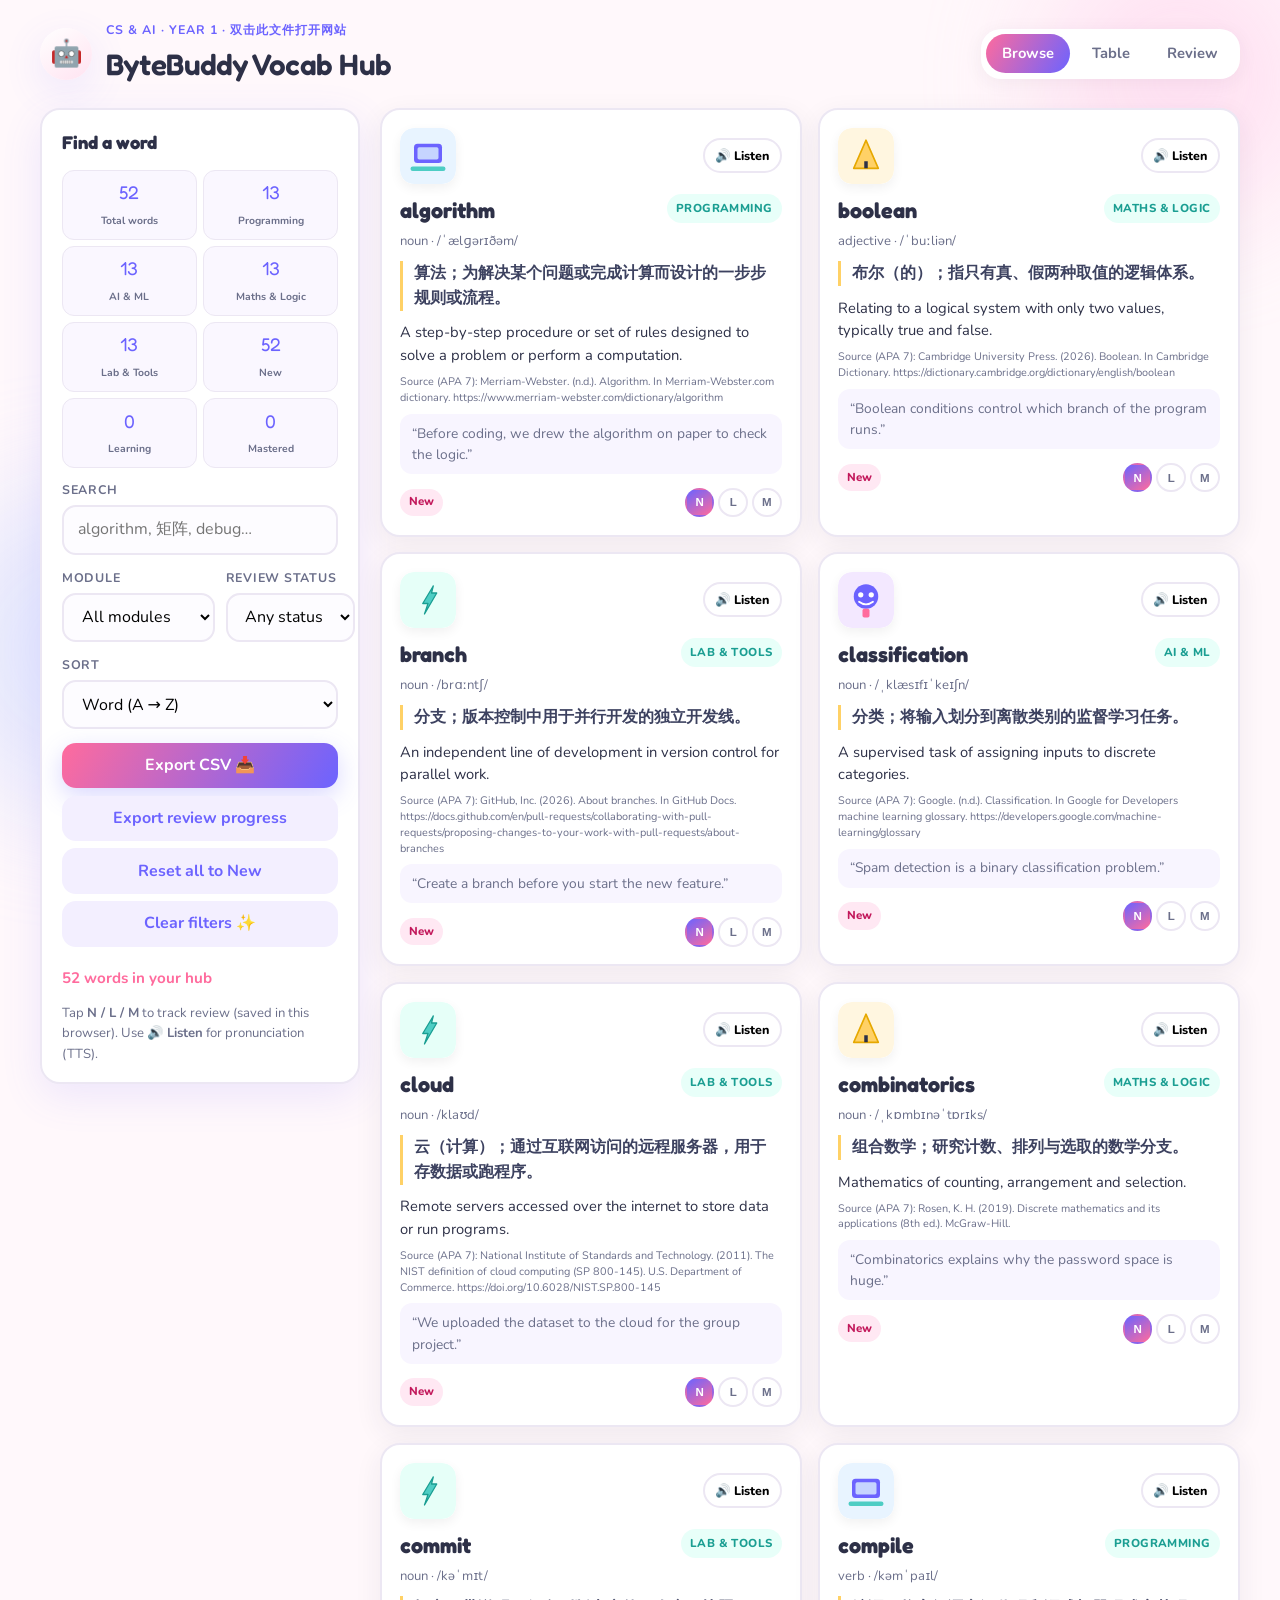
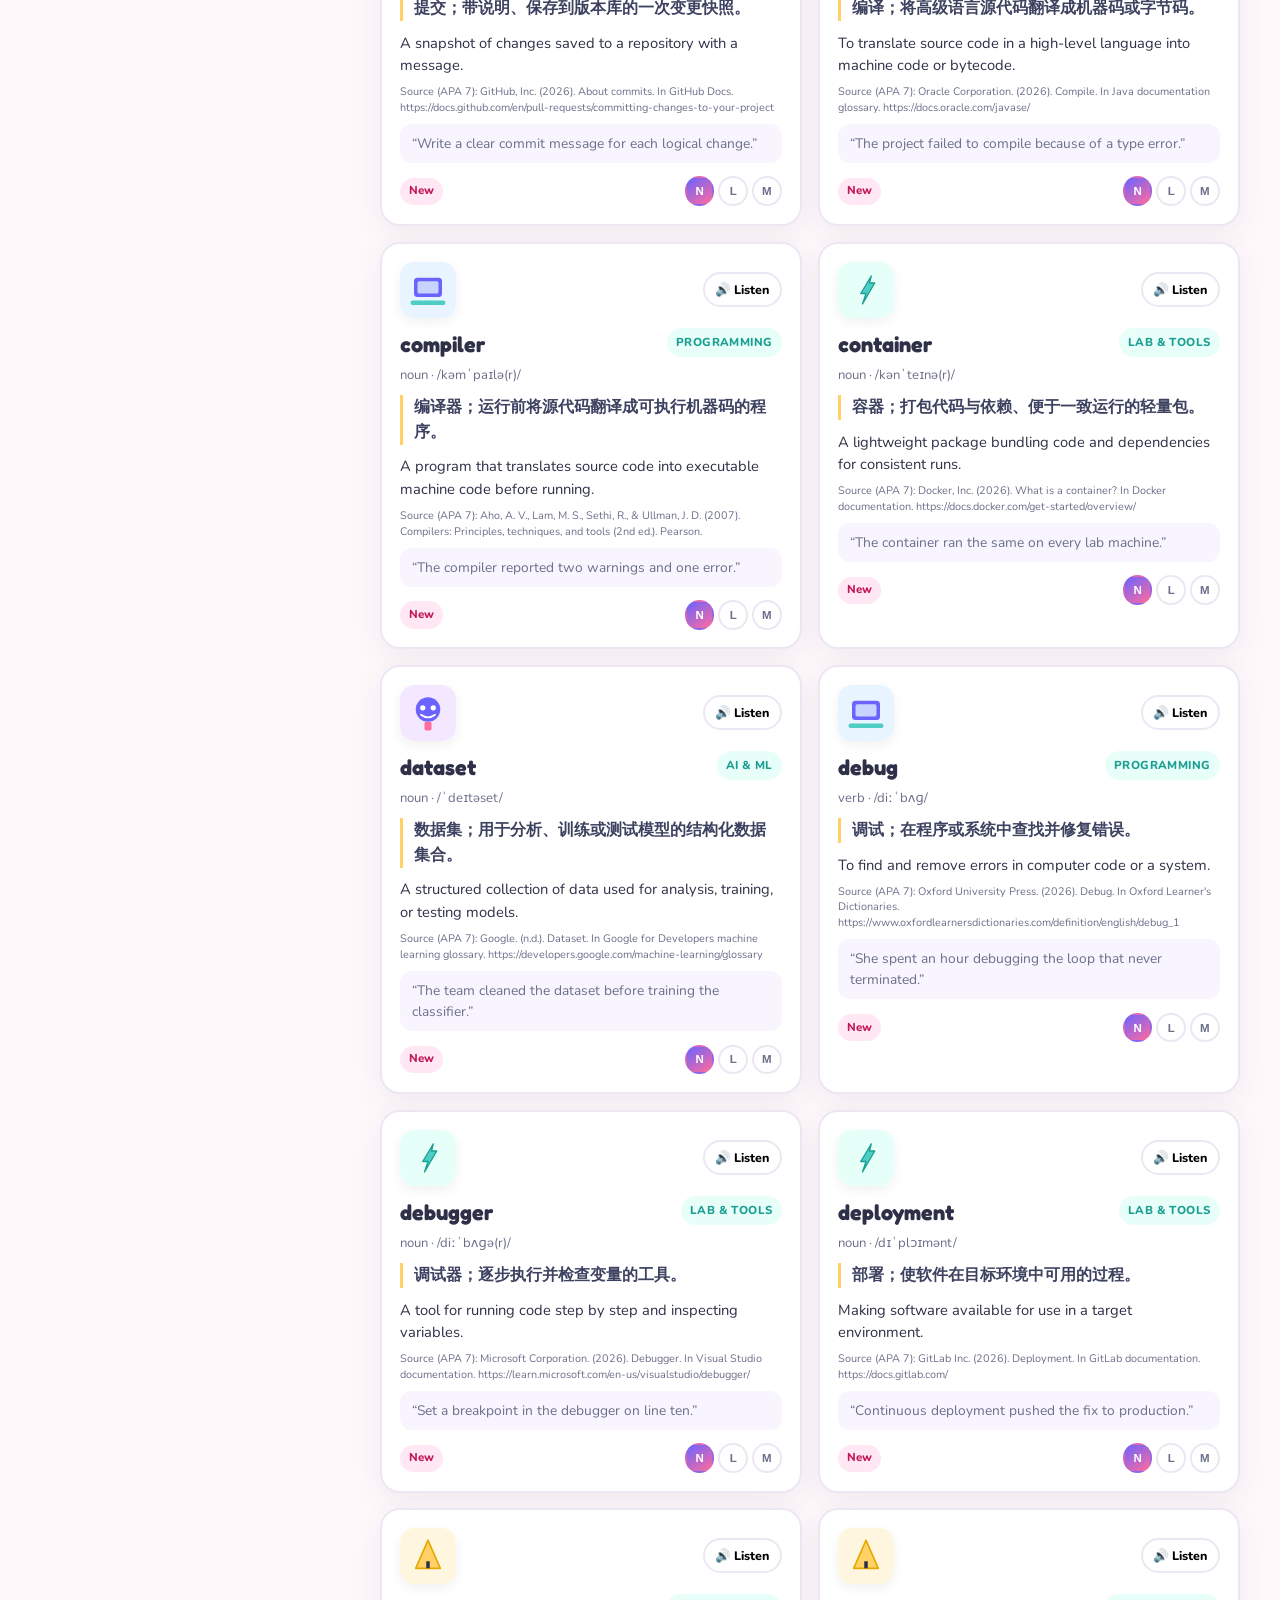
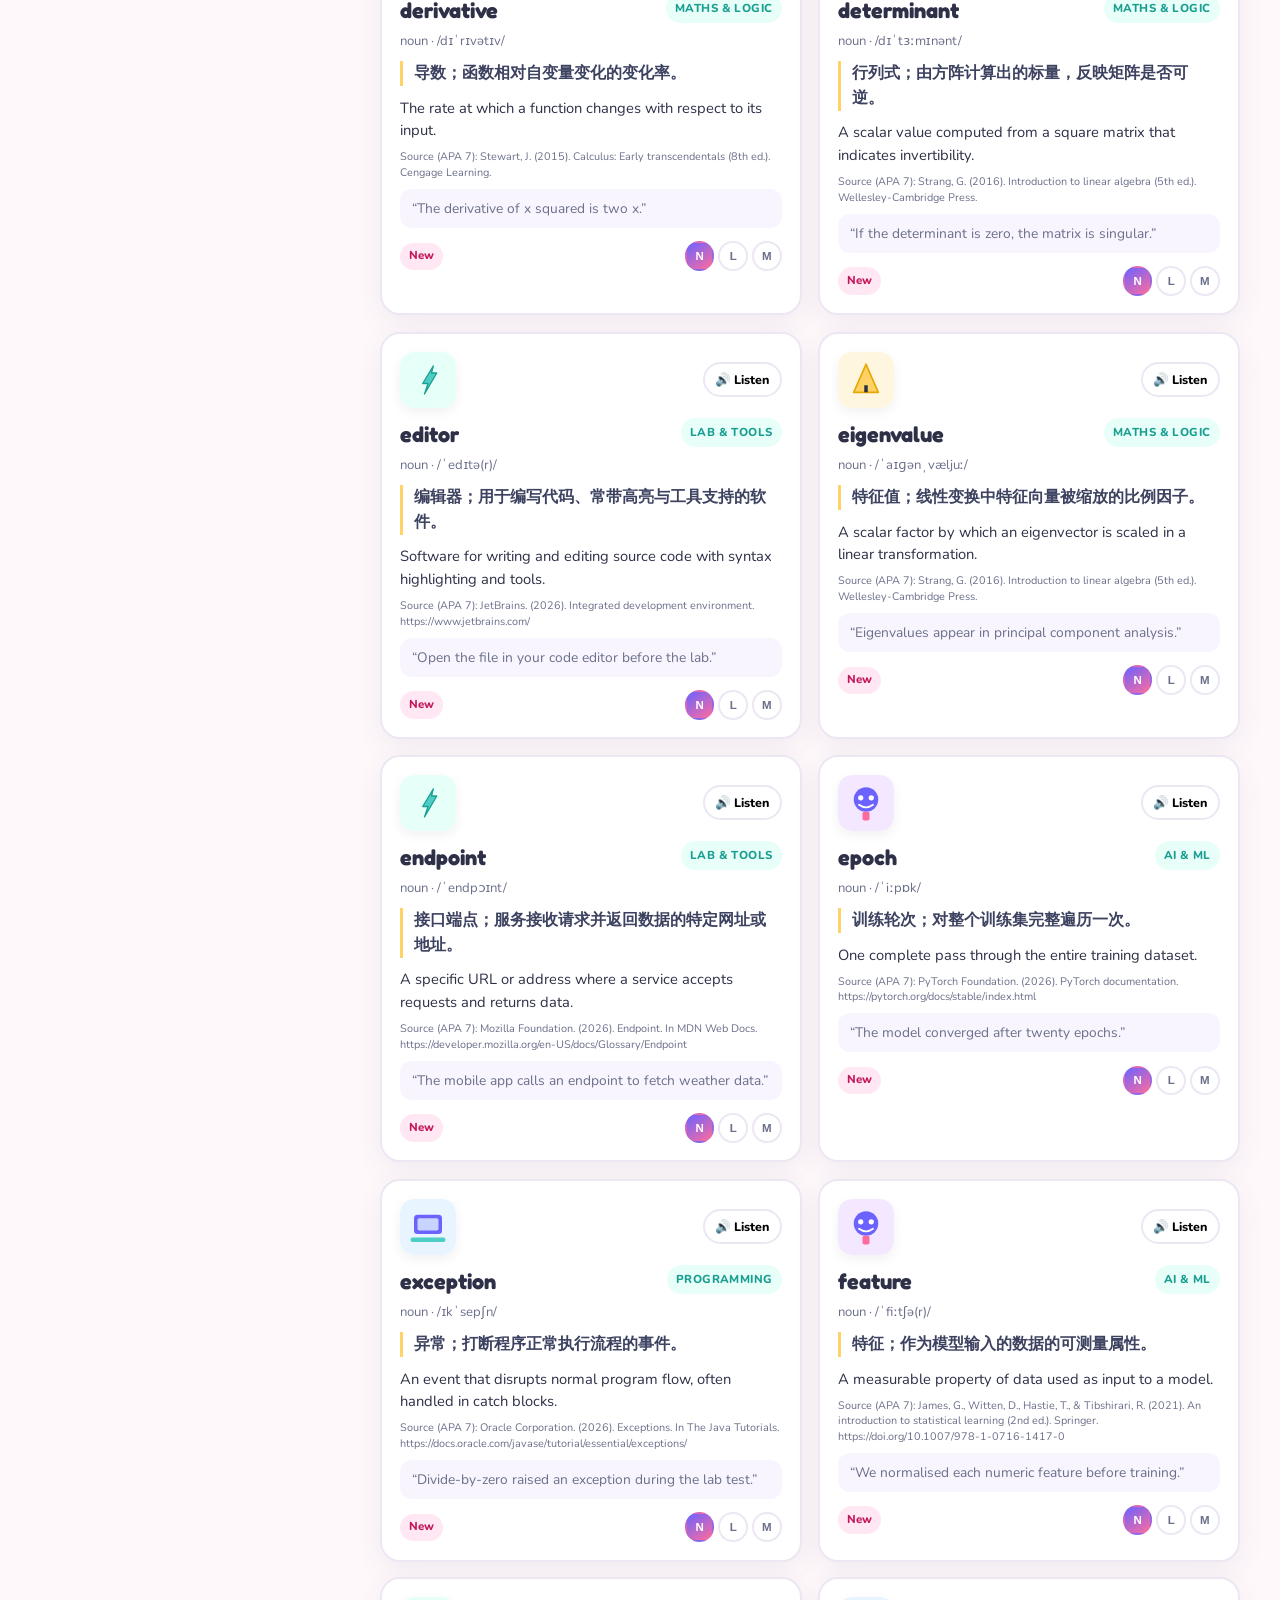
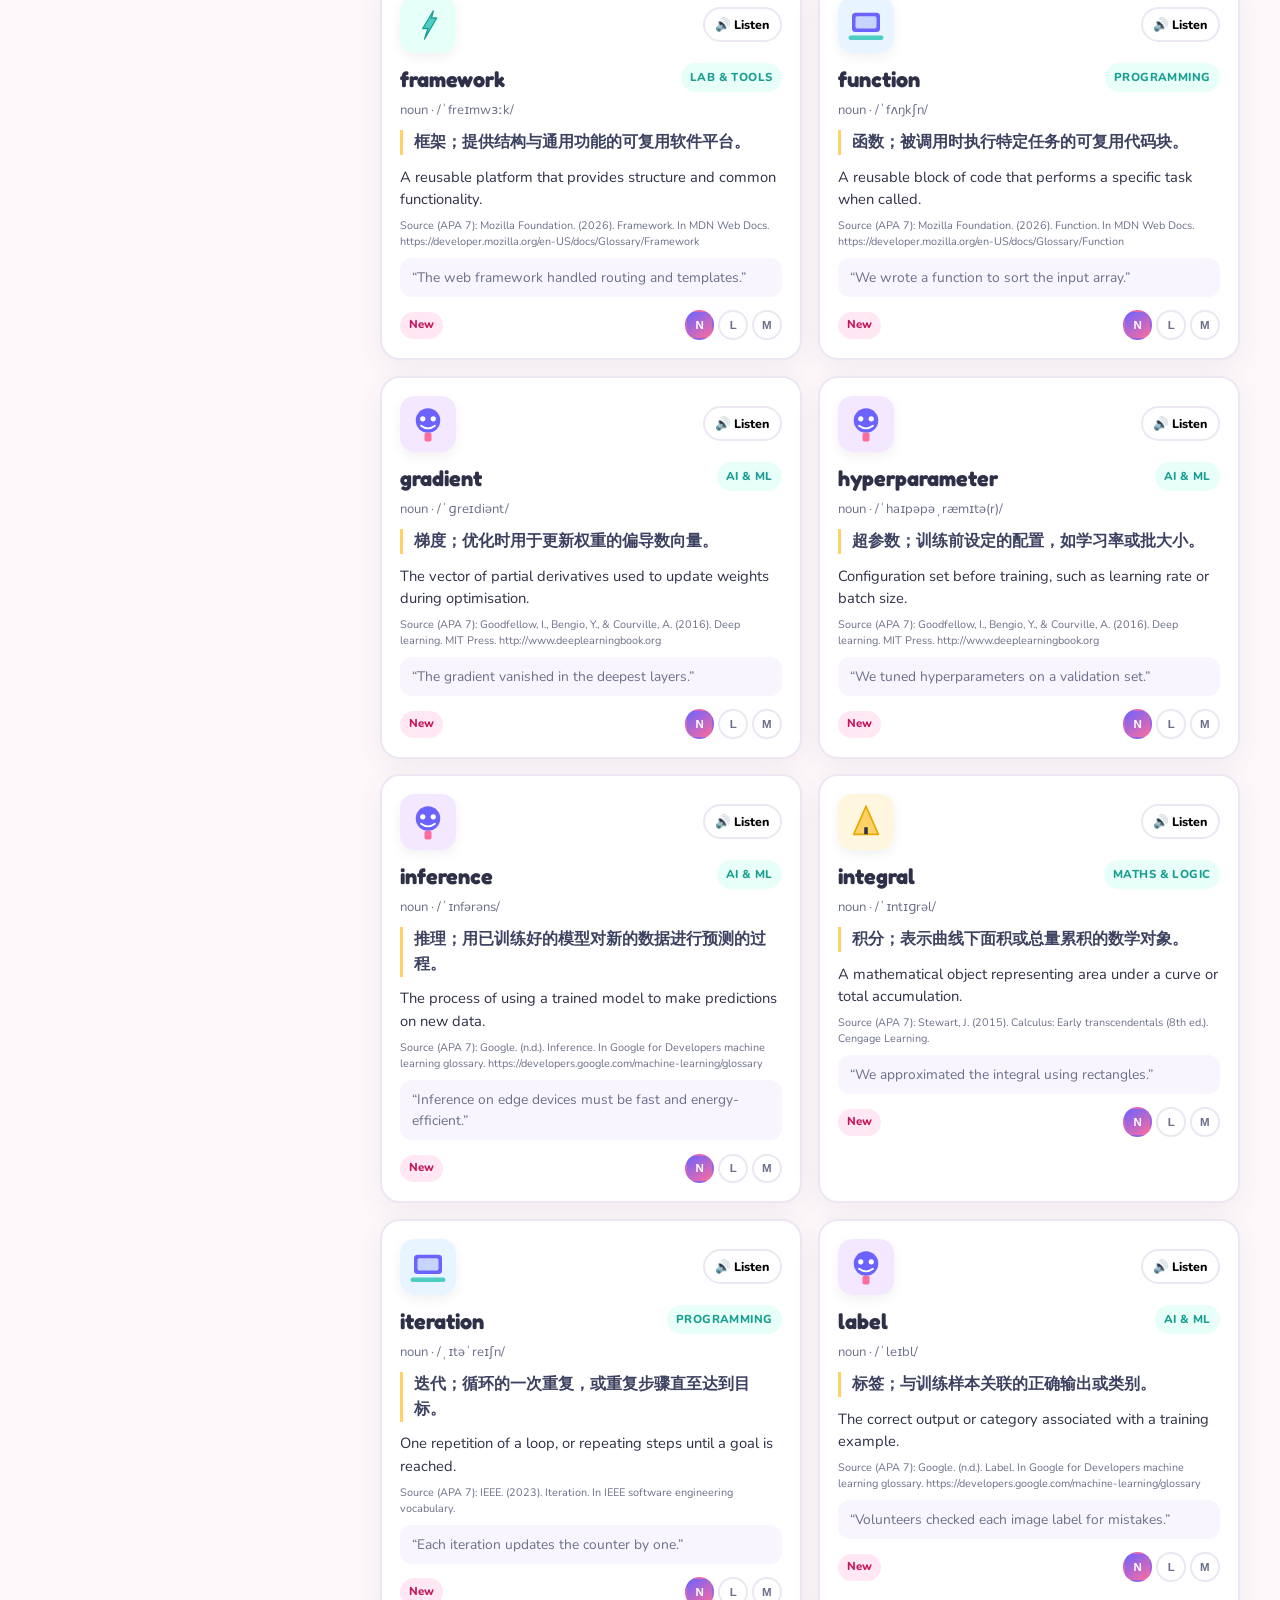
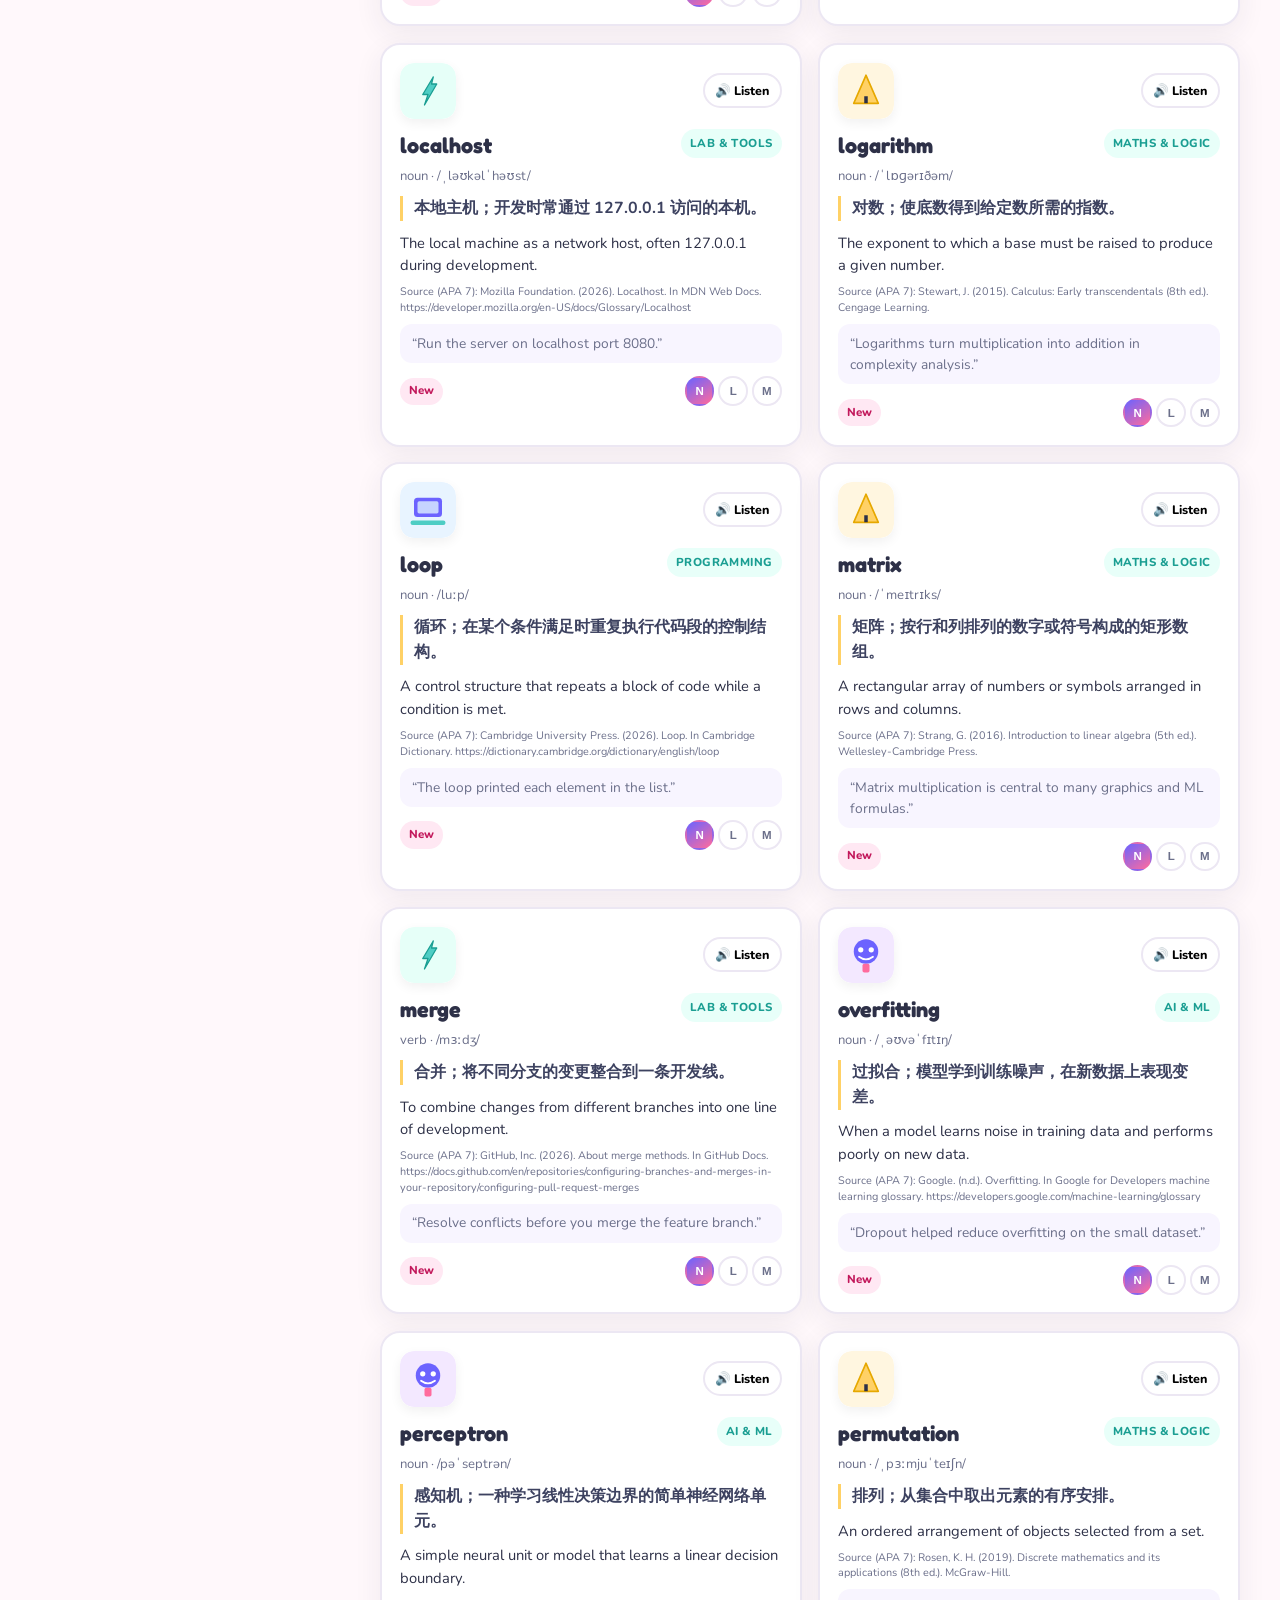
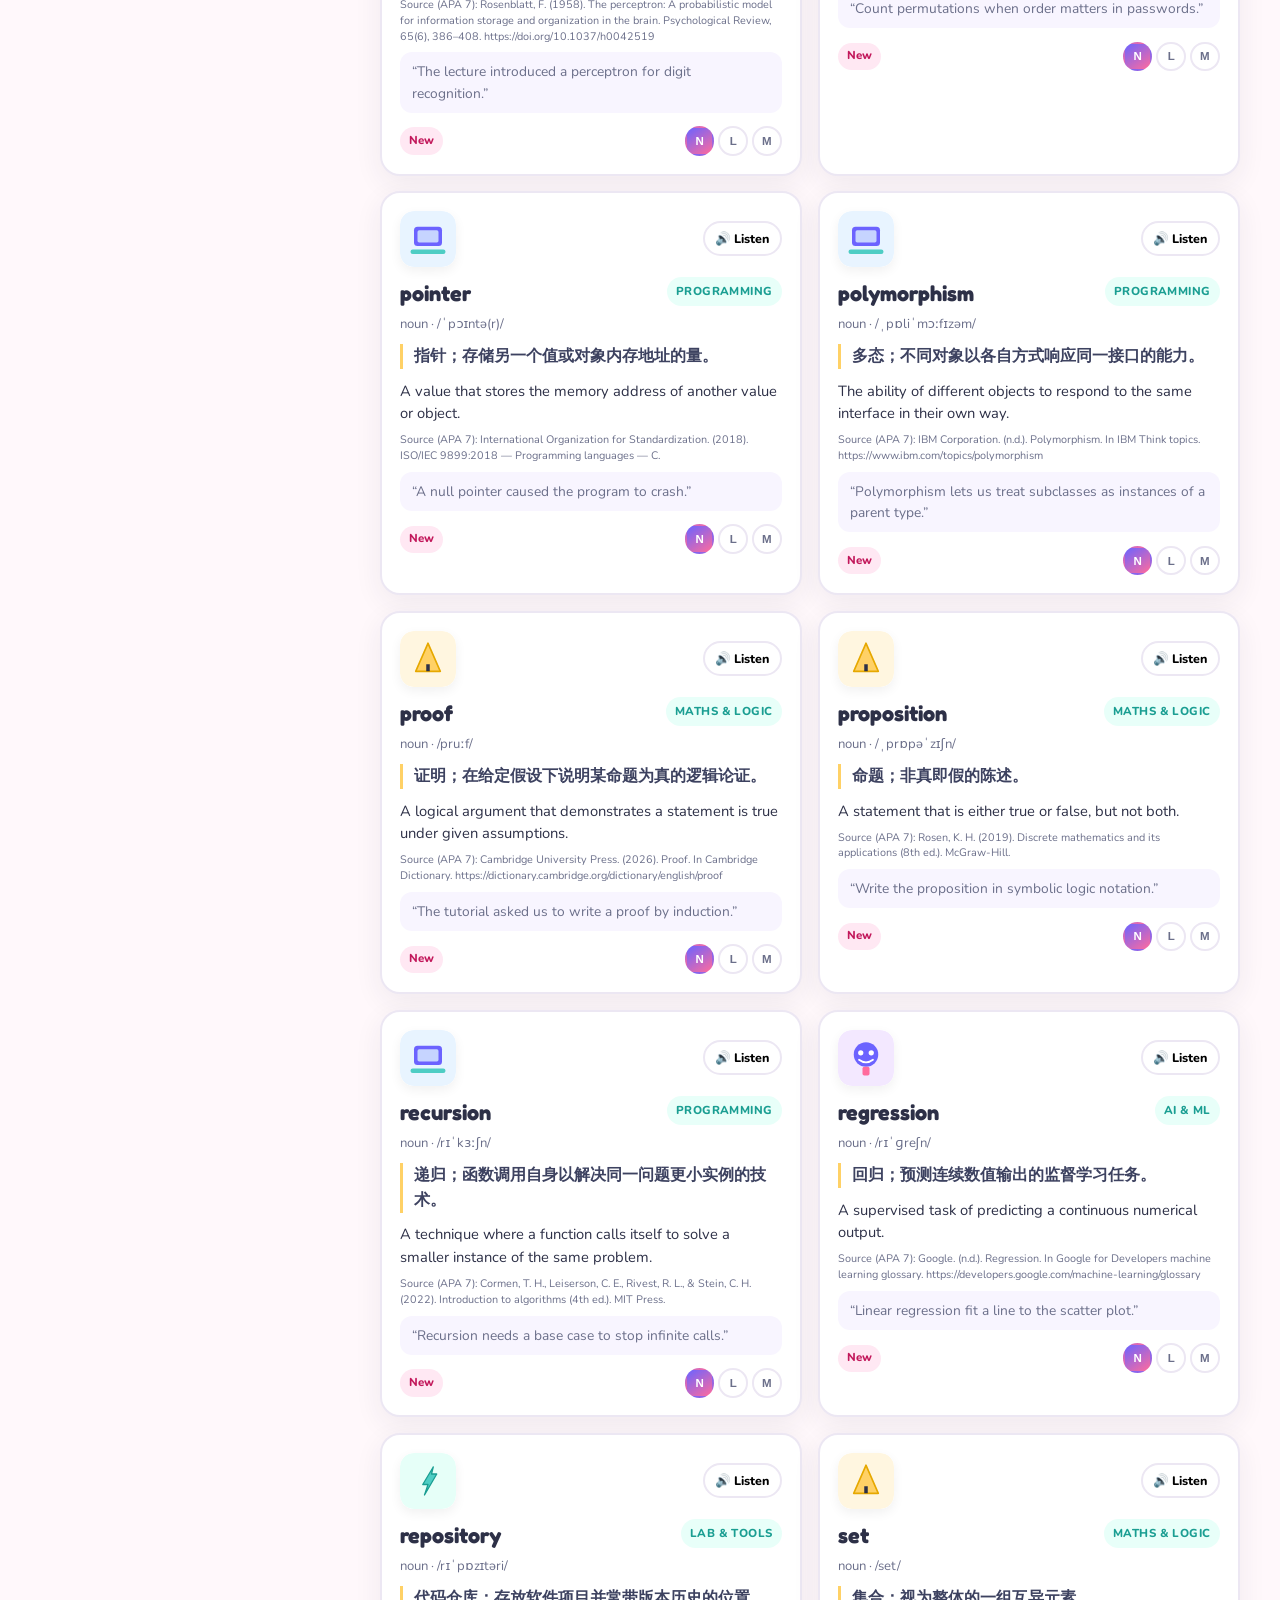
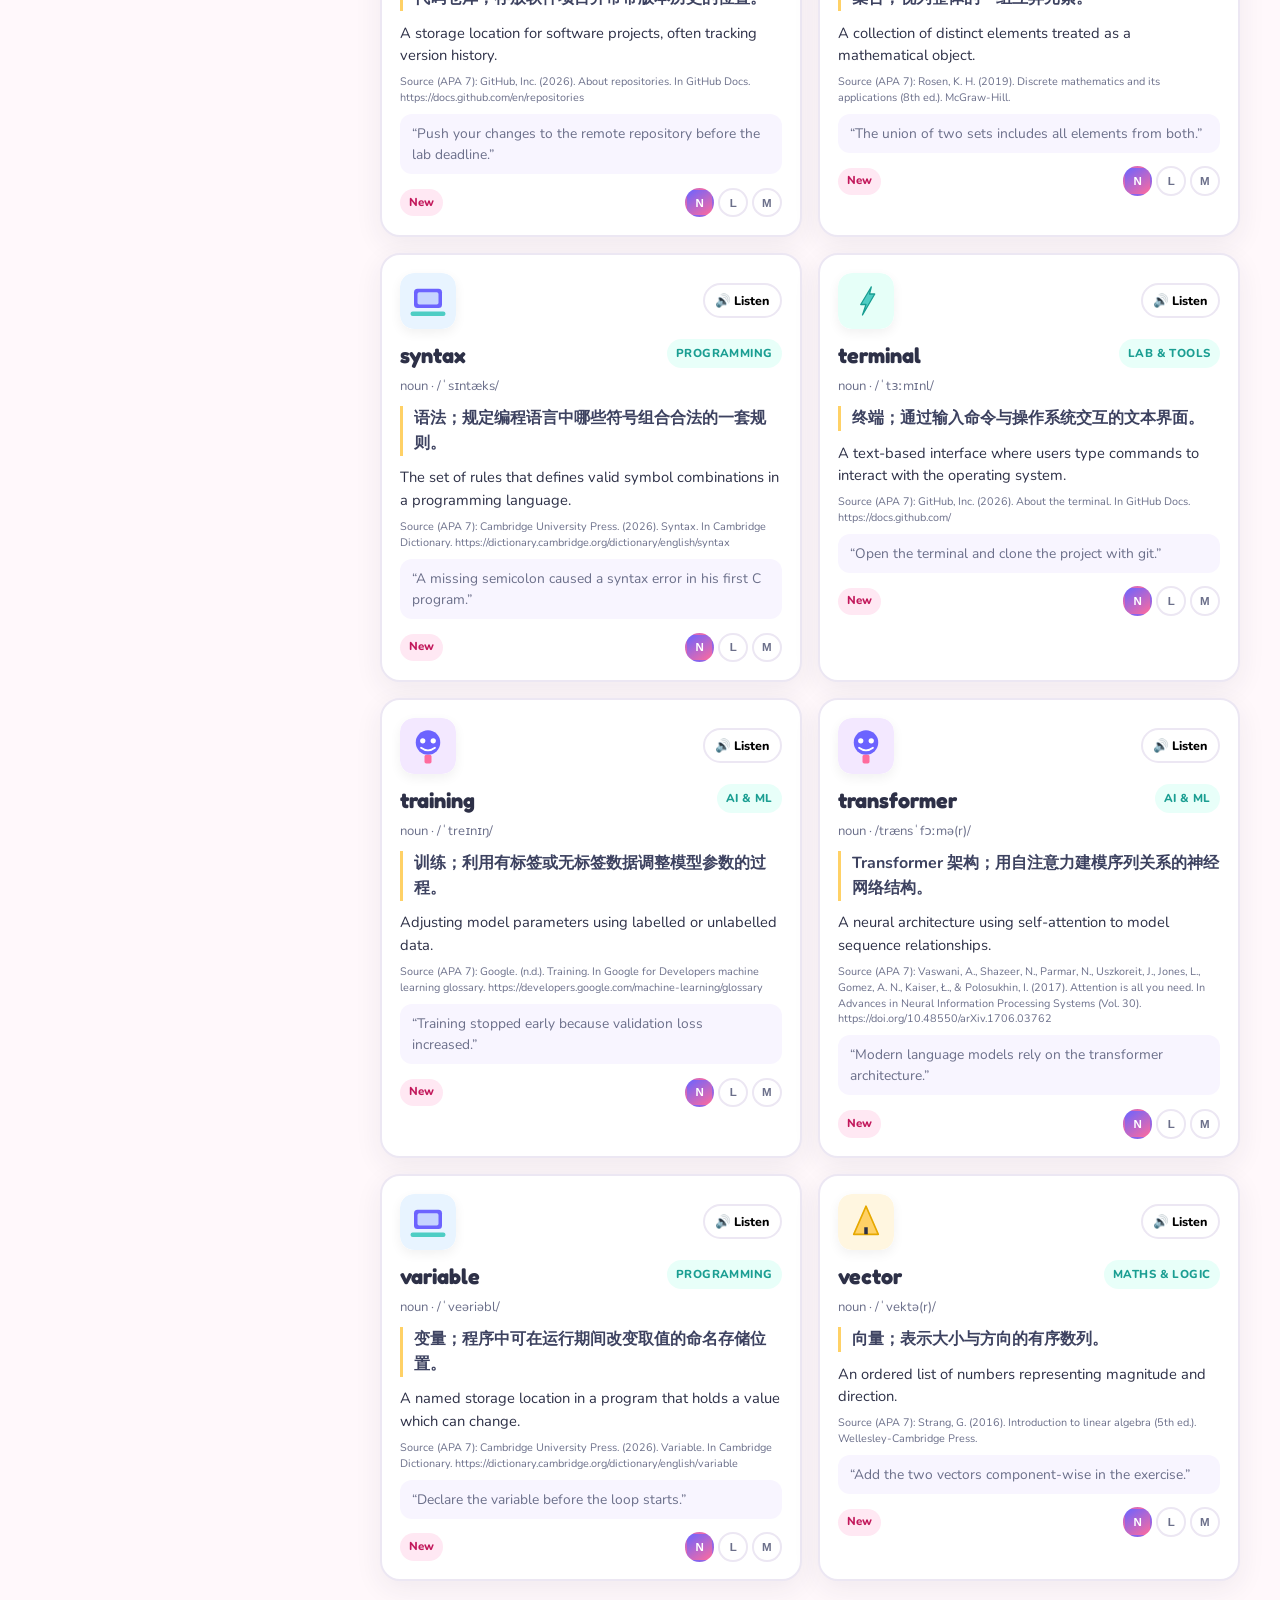
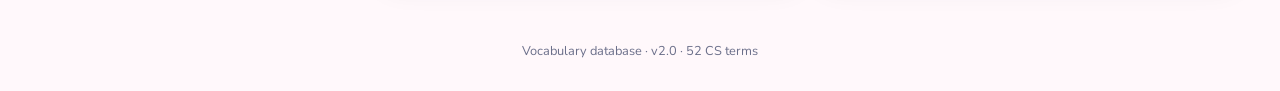
==== index.html @ 6e66e8ce "Publish ByteBuddy Vocab Hub for public hosting Co-authored-by: Cursor <cursoragent@cursor.com>" ====
<!DOCTYPE html>
<html lang="en">
  <head>
    <meta charset="UTF-8" />
    <meta name="viewport" content="width=device-width, initial-scale=1.0" />
    <title>ByteBuddy Vocab Hub</title>
    <link rel="preconnect" href="https://fonts.googleapis.com" />
    <link rel="preconnect" href="https://fonts.gstatic.com" crossorigin />
    <link
      href="https://fonts.googleapis.com/css2?family=Fredoka:wght@400;500;600&family=Nunito:wght@400;600;700&display=swap"
      rel="stylesheet"
    />
    <link rel="stylesheet" href="website/css/style.css" />
  </head>
  <body
    data-page="browse"
    data-nav-prefix="website/"
    data-asset-prefix="website/"
    data-browse-href="index.html"
  >
    <div class="blob blob-a" aria-hidden="true"></div>
    <div class="blob blob-b" aria-hidden="true"></div>

    <header class="site-header">
      <div class="brand">
        <button type="button" class="mascot" aria-label="Say hi to ByteBuddy">
          <span class="mascot-face">🤖</span>
        </button>
        <div>
          <p class="eyebrow">CS &amp; AI · Year 1 · 双击此文件打开网站</p>
          <h1>ByteBuddy Vocab Hub</h1>
        </div>
      </div>
      <nav class="site-nav" aria-label="Main"></nav>
    </header>

    <main class="layout">
      <section class="panel filters-panel float-in">
        <h2 class="panel-title">Find a word</h2>
        <div id="dashboard-stats" class="dashboard-wrap"></div>
        <label class="field">
          <span class="field-label">Search</span>
          <input
            id="search"
            type="search"
            placeholder="algorithm, 矩阵, debug…"
            autocomplete="off"
          />
        </label>
        <div class="field-row">
          <label class="field">
            <span class="field-label">Module</span>
            <select id="filter-module">
              <option value="">All modules</option>
              <option value="Programming">Programming</option>
              <option value="AI &amp; ML">AI &amp; ML</option>
              <option value="Maths &amp; Logic">Maths &amp; Logic</option>
              <option value="Lab &amp; Tools">Lab &amp; Tools</option>
            </select>
          </label>
          <label class="field">
            <span class="field-label">Review status</span>
            <select id="filter-review">
              <option value="">Any status</option>
              <option value="New">New</option>
              <option value="Learning">Learning</option>
              <option value="Mastered">Mastered</option>
            </select>
          </label>
        </div>
        <label class="field">
          <span class="field-label">Sort</span>
          <select id="filter-sort">
            <option value="word-asc">Word (A → Z)</option>
            <option value="word-desc">Word (Z → A)</option>
            <option value="module-asc">Module, then word</option>
            <option value="date-desc">Word length</option>
            <option value="status-group">Review status</option>
          </select>
        </label>
        <button type="button" id="btn-export-csv" class="btn-primary">
          Export CSV 📥
        </button>
        <button type="button" id="btn-export-review" class="btn-secondary">
          Export review progress
        </button>
        <button type="button" id="btn-reset-review" class="btn-secondary">
          Reset all to New
        </button>
        <button type="button" id="btn-clear-filters" class="btn-secondary">
          Clear filters ✨
        </button>
        <p id="result-stats" class="result-stats"></p>
        <p class="hint">
          Tap <strong>N / L / M</strong> to track review (saved in this browser).
          Use <strong>🔊 Listen</strong> for pronunciation (TTS).
        </p>
      </section>

      <section class="content-area">
        <div id="empty-state" class="empty-state" hidden>
          <p class="empty-emoji">🔍</p>
          <p>No matches — try another filter or search term.</p>
        </div>
        <div id="card-grid" class="card-grid"></div>
      </section>
    </main>

    <footer class="site-footer">
      <p>Vocabulary database · <span data-db-version></span> · 52 CS terms</p>
    </footer>

    <script src="website/js/vocab-extra.js"></script>
    <script src="website/js/words.js"></script>
    <script src="website/js/review-storage.js"></script>
    <script src="website/js/shared.js"></script>
    <script src="website/js/export-sort.js"></script>
    <script src="website/js/speech.js"></script>
    <script src="website/js/dashboard.js"></script>
    <script src="website/js/nav.js"></script>
    <script src="website/js/app.js"></script>
    <script>
      document.getElementById("btn-export-review")?.addEventListener("click", exportReviewProgressJson);
      document.getElementById("btn-reset-review")?.addEventListener("click", () => {
        if (confirm("Clear all review marks in this browser? Every word will show as New again.")) {
          clearAllReviewOverrides();
          renderBrowse();
        }
      });
    </script>
  </body>
</html>
---- website/css/style.css ----
:root {
  --bg: #fff8fb;
  --surface: #ffffff;
  --ink: #2d3047;
  --muted: #6b6f8a;
  --accent: #ff6b9d;
  --accent-2: #6c63ff;
  --accent-3: #ffd166;
  --mint: #4ecdc4;
  --border: #ece7f3;
  --shadow: 0 12px 40px rgba(108, 99, 255, 0.12);
  --radius: 20px;
  --font-display: "Fredoka", system-ui, sans-serif;
  --font-body: "Nunito", system-ui, sans-serif;
}

*,
*::before,
*::after {
  box-sizing: border-box;
}

html {
  scroll-behavior: smooth;
}

body {
  margin: 0;
  min-height: 100vh;
  font-family: var(--font-body);
  color: var(--ink);
  background: var(--bg);
  line-height: 1.55;
  position: relative;
  overflow-x: hidden;
}

.blob {
  position: fixed;
  border-radius: 50%;
  filter: blur(60px);
  opacity: 0.45;
  z-index: -1;
  animation: drift 14s ease-in-out infinite alternate;
}

.blob-a {
  width: 280px;
  height: 280px;
  background: #ffc6e8;
  top: -60px;
  right: -40px;
}

.blob-b {
  width: 320px;
  height: 320px;
  background: #c6d4ff;
  bottom: 10%;
  left: -80px;
  animation-delay: -4s;
}

@keyframes drift {
  from {
    transform: translate(0, 0) scale(1);
  }
  to {
    transform: translate(24px, 18px) scale(1.06);
  }
}

.site-header {
  display: flex;
  flex-wrap: wrap;
  align-items: center;
  justify-content: space-between;
  gap: 1rem;
  padding: 1.25rem clamp(1rem, 4vw, 2.5rem);
}

.brand {
  display: flex;
  align-items: center;
  gap: 0.85rem;
}

.brand h1 {
  margin: 0;
  font-family: var(--font-display);
  font-size: clamp(1.35rem, 3vw, 1.85rem);
  font-weight: 600;
  letter-spacing: -0.02em;
}

.eyebrow {
  margin: 0 0 0.15rem;
  font-size: 0.78rem;
  text-transform: uppercase;
  letter-spacing: 0.08em;
  color: var(--accent-2);
  font-weight: 700;
}

.mascot,
.mascot-static {
  width: 3.25rem;
  height: 3.25rem;
  border: none;
  border-radius: 50%;
  background: linear-gradient(145deg, #fff, #ffe3f1);
  box-shadow: var(--shadow);
  display: grid;
  place-items: center;
  cursor: pointer;
  transition: transform 0.25s cubic-bezier(0.34, 1.56, 0.64, 1);
}

.mascot:hover {
  transform: scale(1.08) rotate(-4deg);
}

.mascot-face {
  font-size: 1.65rem;
}

.mascot.wiggle {
  animation: wiggle 0.55s ease;
}

@keyframes wiggle {
  0%,
  100% {
    transform: rotate(0);
  }
  25% {
    transform: rotate(-10deg) scale(1.05);
  }
  75% {
    transform: rotate(10deg) scale(1.05);
  }
}

.site-nav {
  display: flex;
  flex-wrap: wrap;
  gap: 0.35rem;
  background: var(--surface);
  padding: 0.35rem;
  border-radius: 20px;
  box-shadow: 0 4px 20px rgba(45, 48, 71, 0.06);
  max-width: 100%;
}

.nav-link {
  text-decoration: none;
  color: var(--muted);
  font-weight: 700;
  font-size: 0.92rem;
  padding: 0.5rem 1rem;
  border-radius: 999px;
  transition: background 0.2s, color 0.2s, transform 0.2s;
}

.nav-link:hover {
  color: var(--ink);
  transform: translateY(-1px);
}

.nav-link.is-active {
  background: linear-gradient(120deg, var(--accent), var(--accent-2));
  color: #fff;
}

.layout {
  display: grid;
  grid-template-columns: minmax(260px, 320px) 1fr;
  gap: 1.25rem;
  padding: 0 clamp(1rem, 4vw, 2.5rem) 2rem;
  align-items: start;
}

.layout-table {
  grid-template-columns: minmax(260px, 300px) 1fr;
}

.panel {
  background: var(--surface);
  border-radius: var(--radius);
  border: 2px solid var(--border);
  box-shadow: var(--shadow);
  padding: 1.15rem 1.25rem;
}

.panel-title {
  margin: 0 0 0.85rem;
  font-family: var(--font-display);
  font-size: 1.15rem;
}

.field {
  display: flex;
  flex-direction: column;
  gap: 0.35rem;
  margin-bottom: 0.85rem;
}

.field-label {
  font-size: 0.78rem;
  font-weight: 700;
  color: var(--muted);
  text-transform: uppercase;
  letter-spacing: 0.06em;
}

.field input,
.field select {
  font: inherit;
  padding: 0.65rem 0.85rem;
  border-radius: 14px;
  border: 2px solid var(--border);
  background: #fdfcff;
  transition: border-color 0.2s, box-shadow 0.2s;
}

.field input:focus,
.field select:focus {
  outline: none;
  border-color: var(--accent-2);
  box-shadow: 0 0 0 3px rgba(108, 99, 255, 0.2);
}

.field-row {
  display: grid;
  grid-template-columns: 1fr 1fr;
  gap: 0.65rem;
}

.btn-primary,
.btn-secondary {
  font: inherit;
  font-weight: 700;
  border: none;
  cursor: pointer;
  width: 100%;
  padding: 0.65rem 1rem;
  border-radius: 14px;
  margin-bottom: 0.45rem;
  transition: transform 0.15s, background 0.15s, box-shadow 0.15s;
}

.btn-primary {
  background: linear-gradient(120deg, var(--accent), var(--accent-2));
  color: #fff;
  box-shadow: 0 8px 24px rgba(108, 99, 255, 0.25);
}

.btn-primary:hover {
  transform: translateY(-2px);
}

.btn-secondary {
  background: #f3efff;
  color: var(--accent-2);
}

.btn-secondary:hover {
  background: #e8e2ff;
  transform: translateY(-2px);
}

.btn-secondary:active {
  transform: translateY(0);
}

.result-stats {
  margin: 0.85rem 0 0;
  font-weight: 700;
  color: var(--accent);
  font-size: 0.95rem;
}

.hint {
  margin: 0.75rem 0 0;
  font-size: 0.82rem;
  color: var(--muted);
}

.card-grid {
  display: grid;
  grid-template-columns: repeat(auto-fill, minmax(280px, 1fr));
  gap: 1rem;
}

.vocab-card {
  background: var(--surface);
  border-radius: var(--radius);
  border: 2px solid var(--border);
  padding: 1.1rem 1.15rem;
  box-shadow: 0 8px 28px rgba(45, 48, 71, 0.07);
  transition: transform 0.25s cubic-bezier(0.34, 1.56, 0.64, 1), box-shadow 0.25s;
}

.vocab-card:hover {
  transform: translateY(-6px) rotate(-0.5deg);
  box-shadow: 0 16px 40px rgba(255, 107, 157, 0.18);
}

.card-head {
  display: flex;
  justify-content: space-between;
  align-items: flex-start;
  gap: 0.5rem;
  margin-bottom: 0.65rem;
}

.card-word {
  margin: 0;
  font-family: var(--font-display);
  font-size: 1.35rem;
}

.card-meta {
  margin: 0.2rem 0 0;
  font-size: 0.82rem;
  color: var(--muted);
}

.module-pill {
  font-size: 0.72rem;
  font-weight: 800;
  text-transform: uppercase;
  letter-spacing: 0.04em;
  padding: 0.35rem 0.55rem;
  border-radius: 999px;
  background: #e8fff9;
  color: #1a9e92;
  white-space: nowrap;
}

.card-en {
  margin: 0 0 0.45rem;
  font-size: 0.92rem;
}

.card-zh {
  margin: 0 0 0.65rem;
  font-size: 0.92rem;
  color: #4a4e6a;
  border-left: 3px solid var(--accent-3);
  padding-left: 0.65rem;
}

.source-apa {
  margin: 0.35rem 0 0.5rem;
  font-size: 0.68rem;
  line-height: 1.45;
  color: var(--muted);
  font-style: normal;
}

.card-zh-primary {
  font-size: 1rem;
  font-weight: 700;
  color: #3d4260;
  margin-top: 0.15rem;
}

.col-zh-emphasis {
  font-weight: 600;
  color: #3d4260;
}

.flash-zh-reveal {
  font-size: 1.08rem;
  font-weight: 700;
  text-align: center;
  max-width: 28rem;
}

.card-example {
  margin: 0 0 0.85rem;
  padding: 0.55rem 0.75rem;
  border-radius: 12px;
  background: #f8f5ff;
  font-size: 0.86rem;
  color: var(--muted);
}

.card-foot {
  display: flex;
  align-items: center;
  justify-content: space-between;
  gap: 0.5rem;
}

.review-badge {
  font-size: 0.72rem;
  font-weight: 800;
  padding: 0.3rem 0.55rem;
  border-radius: 999px;
}

.status-new {
  background: #ffe8f3;
  color: #c2185b;
}

.status-learning {
  background: #fff3d6;
  color: #b8860b;
}

.status-mastered {
  background: #dffaf5;
  color: #0d9488;
}

.review-actions {
  display: flex;
  gap: 0.25rem;
}

.review-btn {
  width: 1.85rem;
  height: 1.85rem;
  border-radius: 50%;
  border: 2px solid var(--border);
  background: #fff;
  font-size: 0.72rem;
  font-weight: 800;
  cursor: pointer;
  color: var(--muted);
  transition: transform 0.15s, background 0.15s, border-color 0.15s;
}

.review-btn:hover {
  transform: scale(1.12);
  border-color: var(--accent-2);
}

.review-btn.is-active {
  background: linear-gradient(145deg, var(--accent-2), var(--accent));
  color: #fff;
  border-color: transparent;
}

.empty-state {
  text-align: center;
  padding: 3rem 1rem;
  background: var(--surface);
  border-radius: var(--radius);
  border: 2px dashed var(--border);
}

.empty-emoji {
  font-size: 2.5rem;
  margin: 0 0 0.5rem;
  animation: bounce 1.2s ease infinite;
}

.empty-icon {
  width: 48px;
  height: 48px;
  margin: 0 auto 0.75rem;
  border-radius: 50%;
  background: linear-gradient(145deg, #f3efff, #ffe3f1);
  border: 2px dashed var(--border);
  position: relative;
}

.empty-icon::after {
  content: "?";
  font-family: var(--font-display);
  font-size: 1.5rem;
  color: var(--accent-2);
  position: absolute;
  inset: 0;
  display: grid;
  place-items: center;
}

@keyframes bounce {
  0%,
  100% {
    transform: translateY(0);
  }
  50% {
    transform: translateY(-8px);
  }
}

.float-in {
  animation: floatIn 0.65s cubic-bezier(0.22, 1, 0.36, 1) both;
}

.delay-1 {
  animation-delay: 0.12s;
}

.pop-in {
  animation: popIn 0.5s cubic-bezier(0.34, 1.56, 0.64, 1) both;
}

@keyframes floatIn {
  from {
    opacity: 0;
    transform: translateY(16px);
  }
  to {
    opacity: 1;
    transform: translateY(0);
  }
}

@keyframes popIn {
  from {
    opacity: 0;
    transform: scale(0.92);
  }
  to {
    opacity: 1;
    transform: scale(1);
  }
}

.table-wrap {
  padding: 0;
  overflow: hidden;
}

.table-scroll {
  overflow: auto;
  max-height: calc(100vh - 11rem);
}

.vocab-table {
  width: 100%;
  border-collapse: collapse;
  font-size: 0.82rem;
}

.vocab-table th,
.vocab-table td {
  padding: 0.65rem 0.75rem;
  border-bottom: 1px solid var(--border);
  vertical-align: top;
  text-align: left;
}

.vocab-table th {
  position: sticky;
  top: 0;
  background: #f6f3ff;
  font-family: var(--font-display);
  font-weight: 600;
  z-index: 1;
}

.vocab-table tbody tr {
  transition: background 0.15s;
}

.vocab-table tbody tr:hover {
  background: #fff9fc;
}

.col-word {
  min-width: 7rem;
}

.col-phonetic {
  white-space: nowrap;
}

.col-en,
.col-zh,
.col-example,
.col-source {
  min-width: 10rem;
  max-width: 16rem;
}

.site-footer {
  text-align: center;
  padding: 1rem;
  font-size: 0.8rem;
  color: var(--muted);
}

@media (max-width: 900px) {
  .layout,
  .layout-table {
    grid-template-columns: 1fr;
  }

  .field-row {
    grid-template-columns: 1fr;
  }

  .table-scroll {
    max-height: none;
  }
}

.card-media {
  display: flex;
  align-items: center;
  justify-content: space-between;
  gap: 0.5rem;
  margin-bottom: 0.65rem;
}

.card-icon {
  border-radius: 14px;
  box-shadow: 0 4px 12px rgba(0, 0, 0, 0.06);
}

.btn-listen {
  font: inherit;
  font-size: 0.78rem;
  font-weight: 800;
  border: 2px solid var(--border);
  background: #fff;
  border-radius: 999px;
  padding: 0.35rem 0.65rem;
  cursor: pointer;
  transition: transform 0.15s;
}

.btn-listen:hover {
  transform: scale(1.05);
  border-color: var(--accent);
}

.btn-listen.pulse-once {
  animation: wiggle 0.4s ease;
}

.dashboard-wrap {
  margin-bottom: 0.75rem;
}

.dash-grid {
  display: grid;
  grid-template-columns: repeat(2, 1fr);
  gap: 0.4rem;
}

.dash-card {
  background: #faf7ff;
  border-radius: 12px;
  padding: 0.45rem 0.5rem;
  text-align: center;
  border: 1px solid var(--border);
}

.dash-num {
  display: block;
  font-family: var(--font-display);
  font-size: 1.15rem;
  color: var(--accent-2);
}

.dash-label {
  font-size: 0.65rem;
  color: var(--muted);
  font-weight: 700;
}

.table-thumb {
  width: 28px;
  height: 28px;
  vertical-align: middle;
  margin-right: 0.35rem;
  border-radius: 6px;
}

.sortable {
  cursor: pointer;
  user-select: none;
}

.sortable:hover {
  background: #ebe6ff;
}

.review-layout {
  display: grid;
  grid-template-columns: minmax(240px, 280px) 1fr;
  gap: 1.25rem;
  padding: 0 clamp(1rem, 4vw, 2.5rem) 2rem;
  align-items: start;
}

.refs-layout {
  padding: 0 clamp(1rem, 4vw, 2.5rem) 2rem;
  max-width: 900px;
  margin: 0 auto;
}

.references-list {
  padding-left: 1.25rem;
  line-height: 1.6;
  font-size: 0.9rem;
}

.references-list li {
  margin-bottom: 0.75rem;
}

.flash-area {
  display: flex;
  flex-direction: column;
  gap: 0.75rem;
}

.flashcard {
  min-height: 320px;
  text-align: center;
  display: flex;
  flex-direction: column;
  align-items: center;
  gap: 0.5rem;
}

.flash-word {
  margin: 0;
  font-family: var(--font-display);
  font-size: 2rem;
}

.flash-phonetic {
  margin: 0;
  color: var(--muted);
}

.flash-hint {
  color: var(--muted);
  font-style: italic;
}


.flash-controls {
  display: grid;
  grid-template-columns: 1fr 1fr 1fr;
  gap: 0.5rem;
}

.flash-mark {
  display: flex;
  flex-wrap: wrap;
  align-items: center;
  gap: 0.4rem;
}

.review-btn-wide {
  font: inherit;
  font-weight: 700;
  border: 2px solid var(--border);
  background: #fff;
  border-radius: 999px;
  padding: 0.35rem 0.75rem;
  cursor: pointer;
}

.review-btn-wide:hover {
  border-color: var(--accent-2);
}

@media (max-width: 900px) {
  .review-layout {
    grid-template-columns: 1fr;
  }
}

@media (prefers-reduced-motion: reduce) {
  *,
  *::before,
  *::after {
    animation-duration: 0.01ms !important;
    animation-iteration-count: 1 !important;
    transition-duration: 0.01ms !important;
  }
}
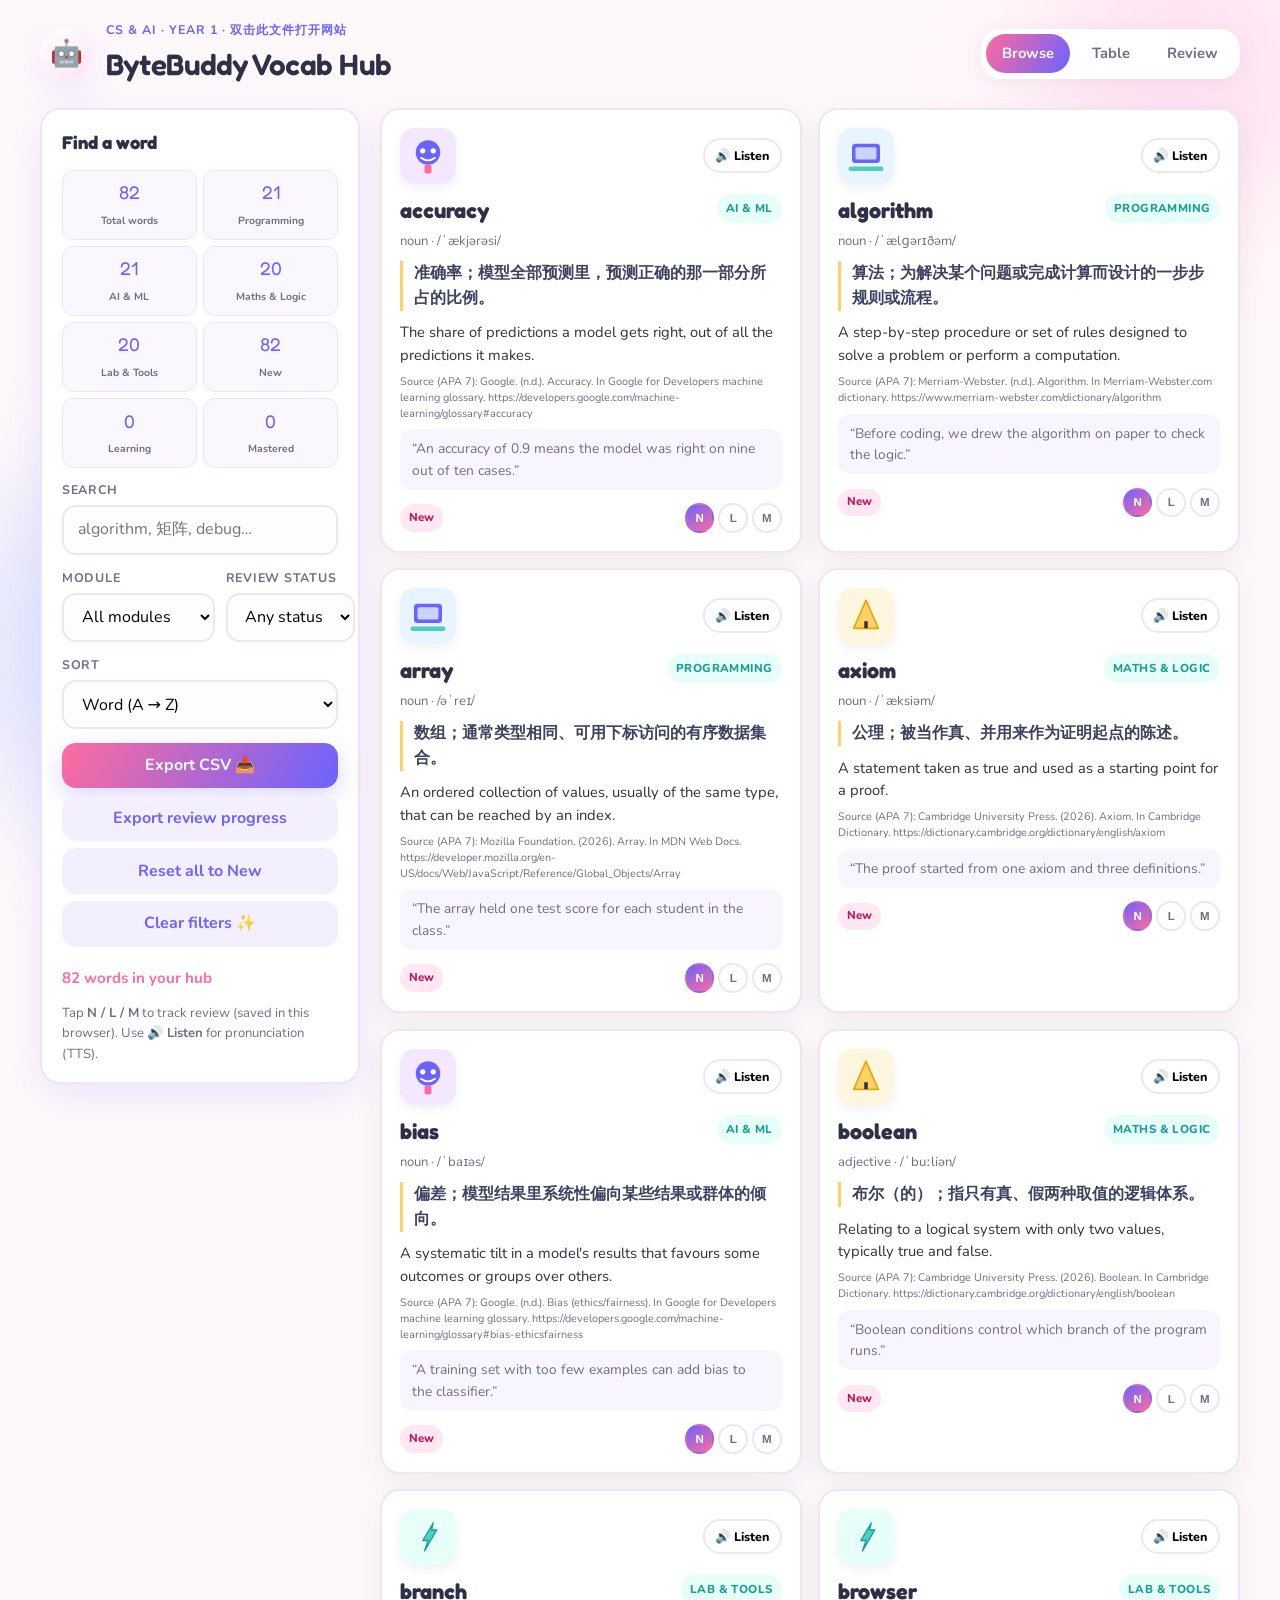
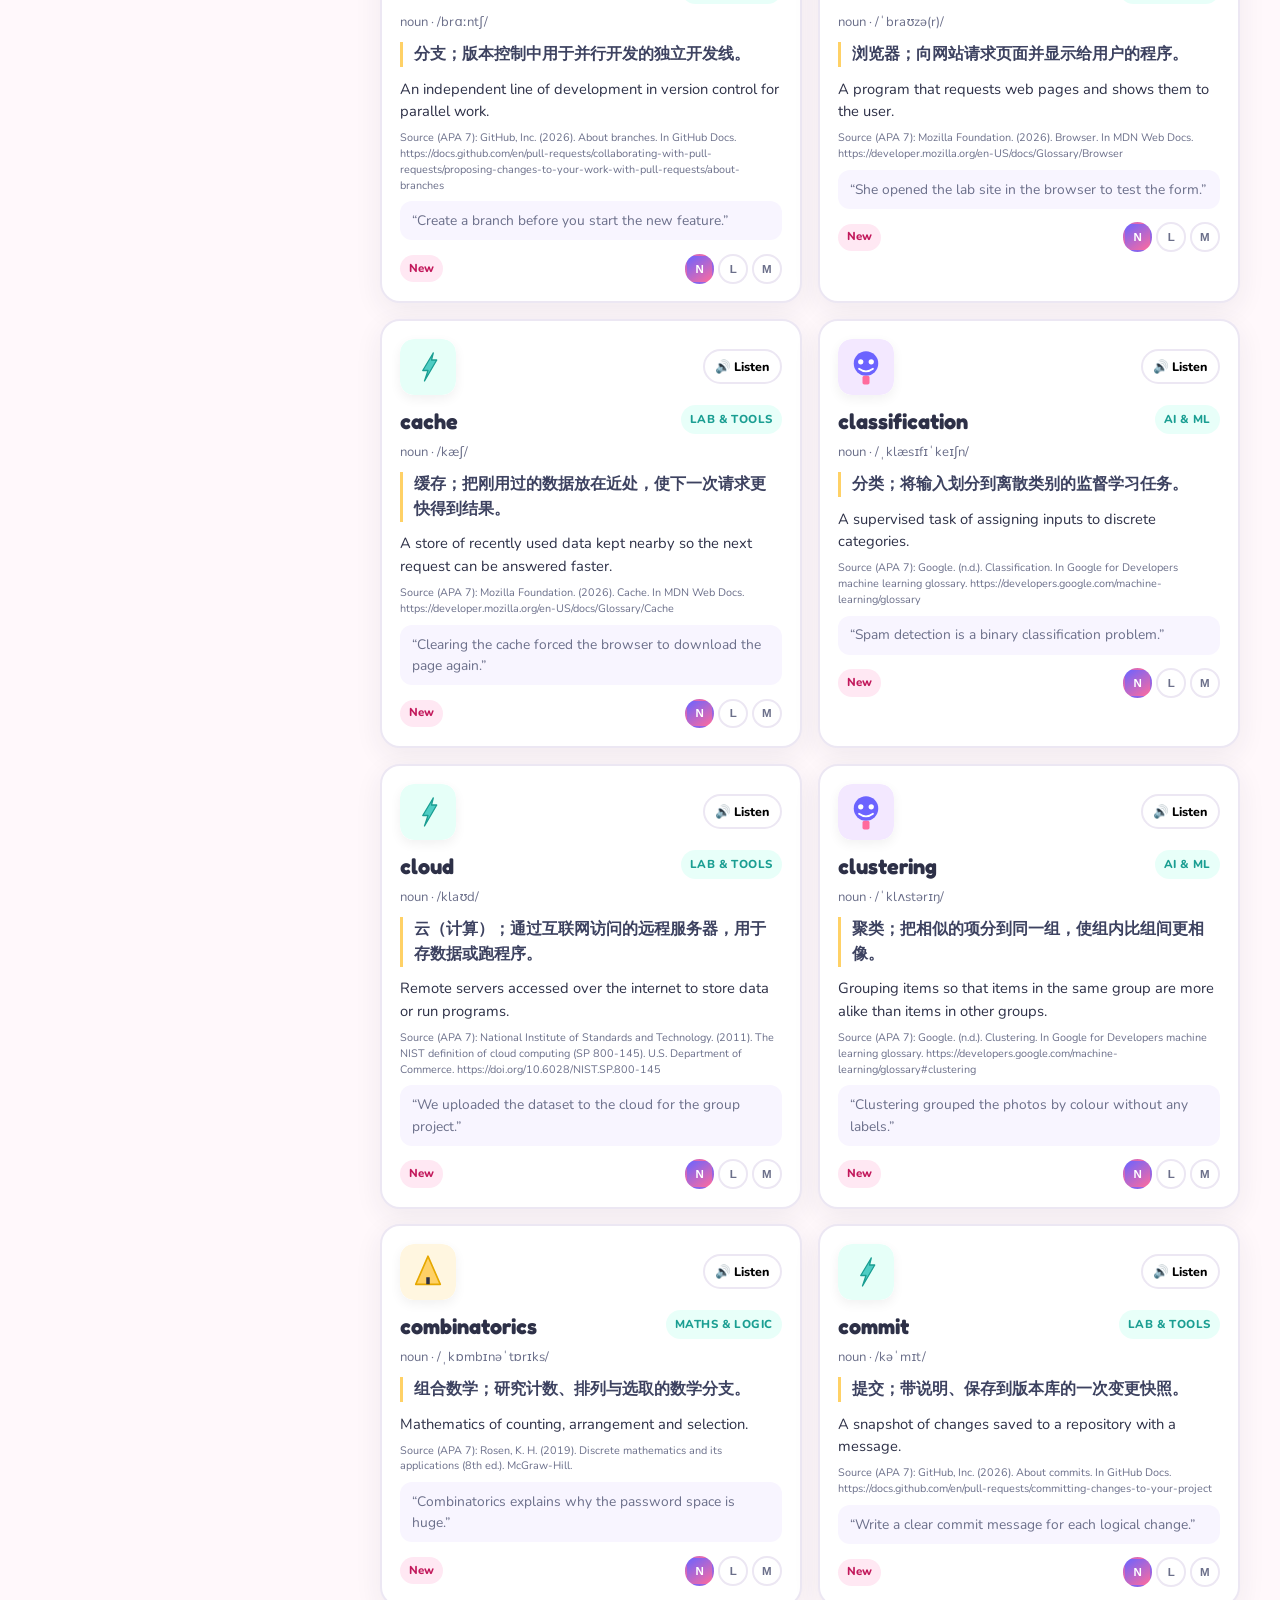
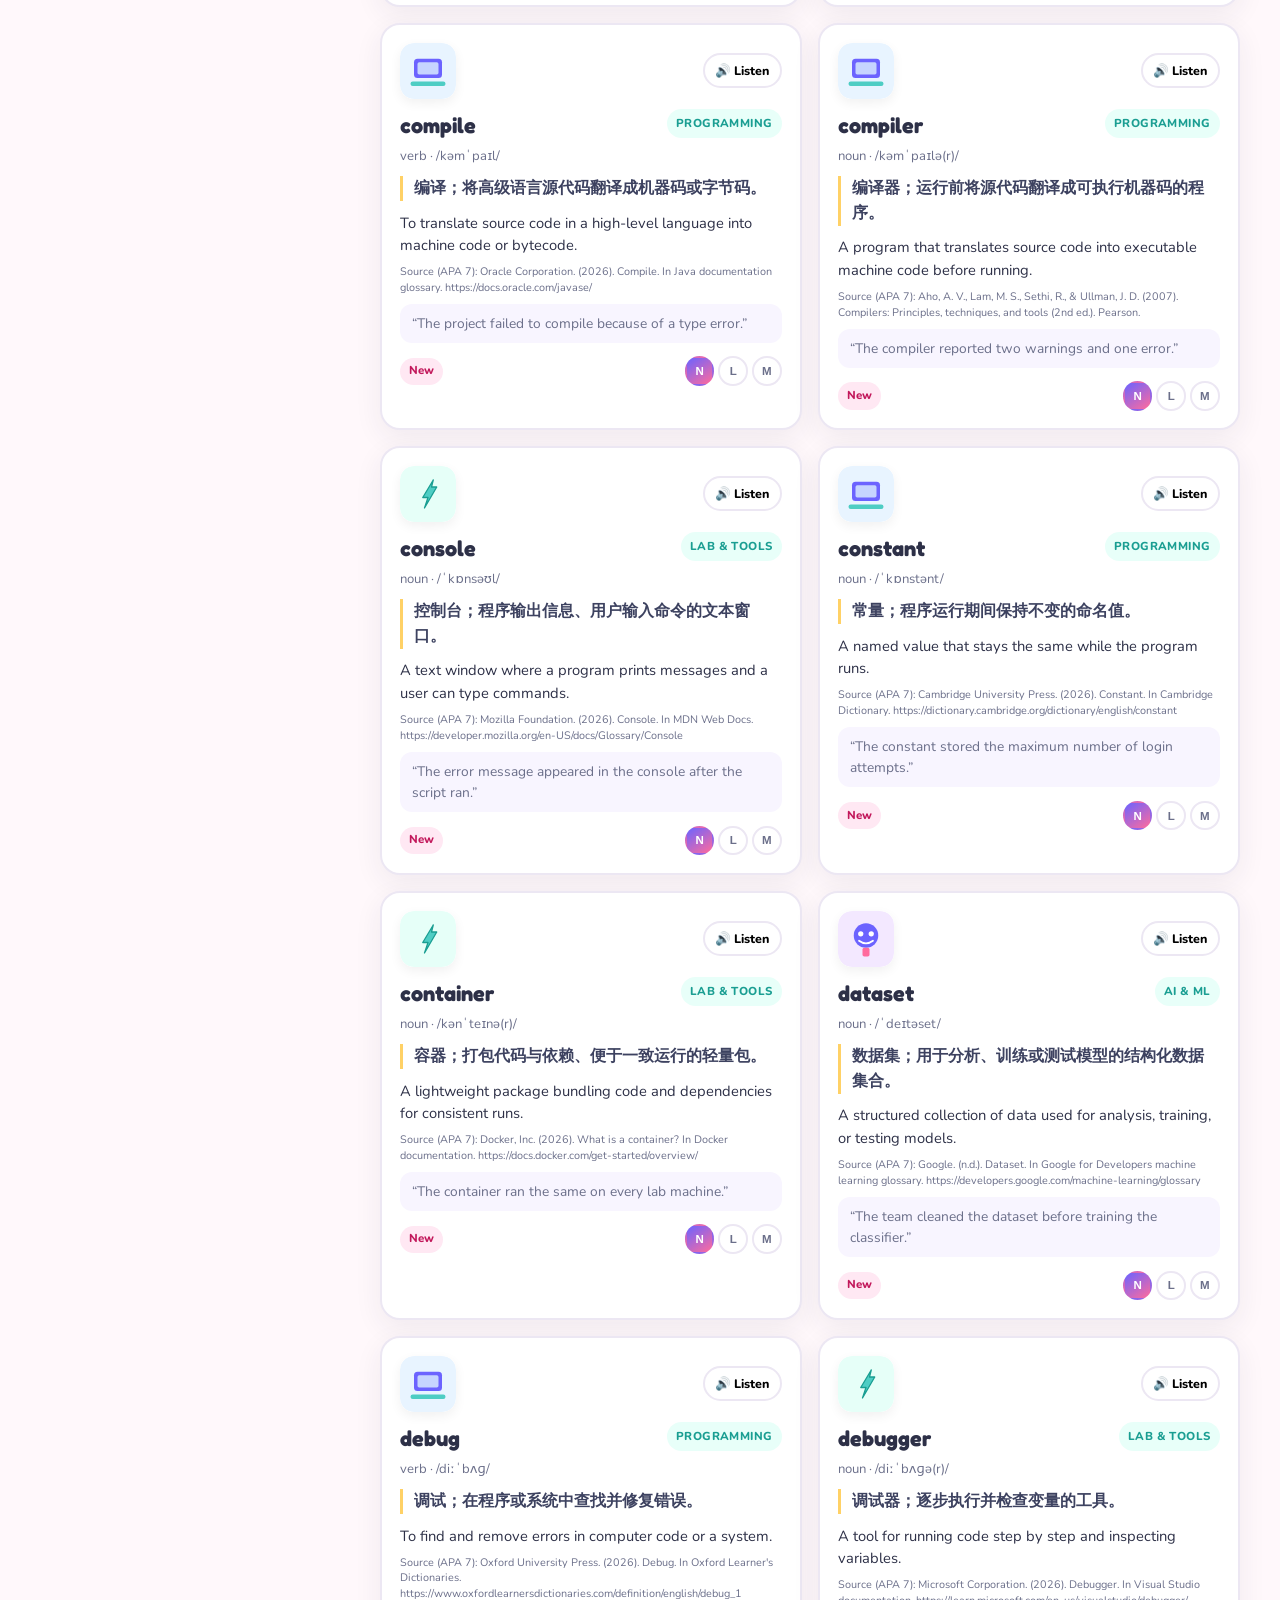
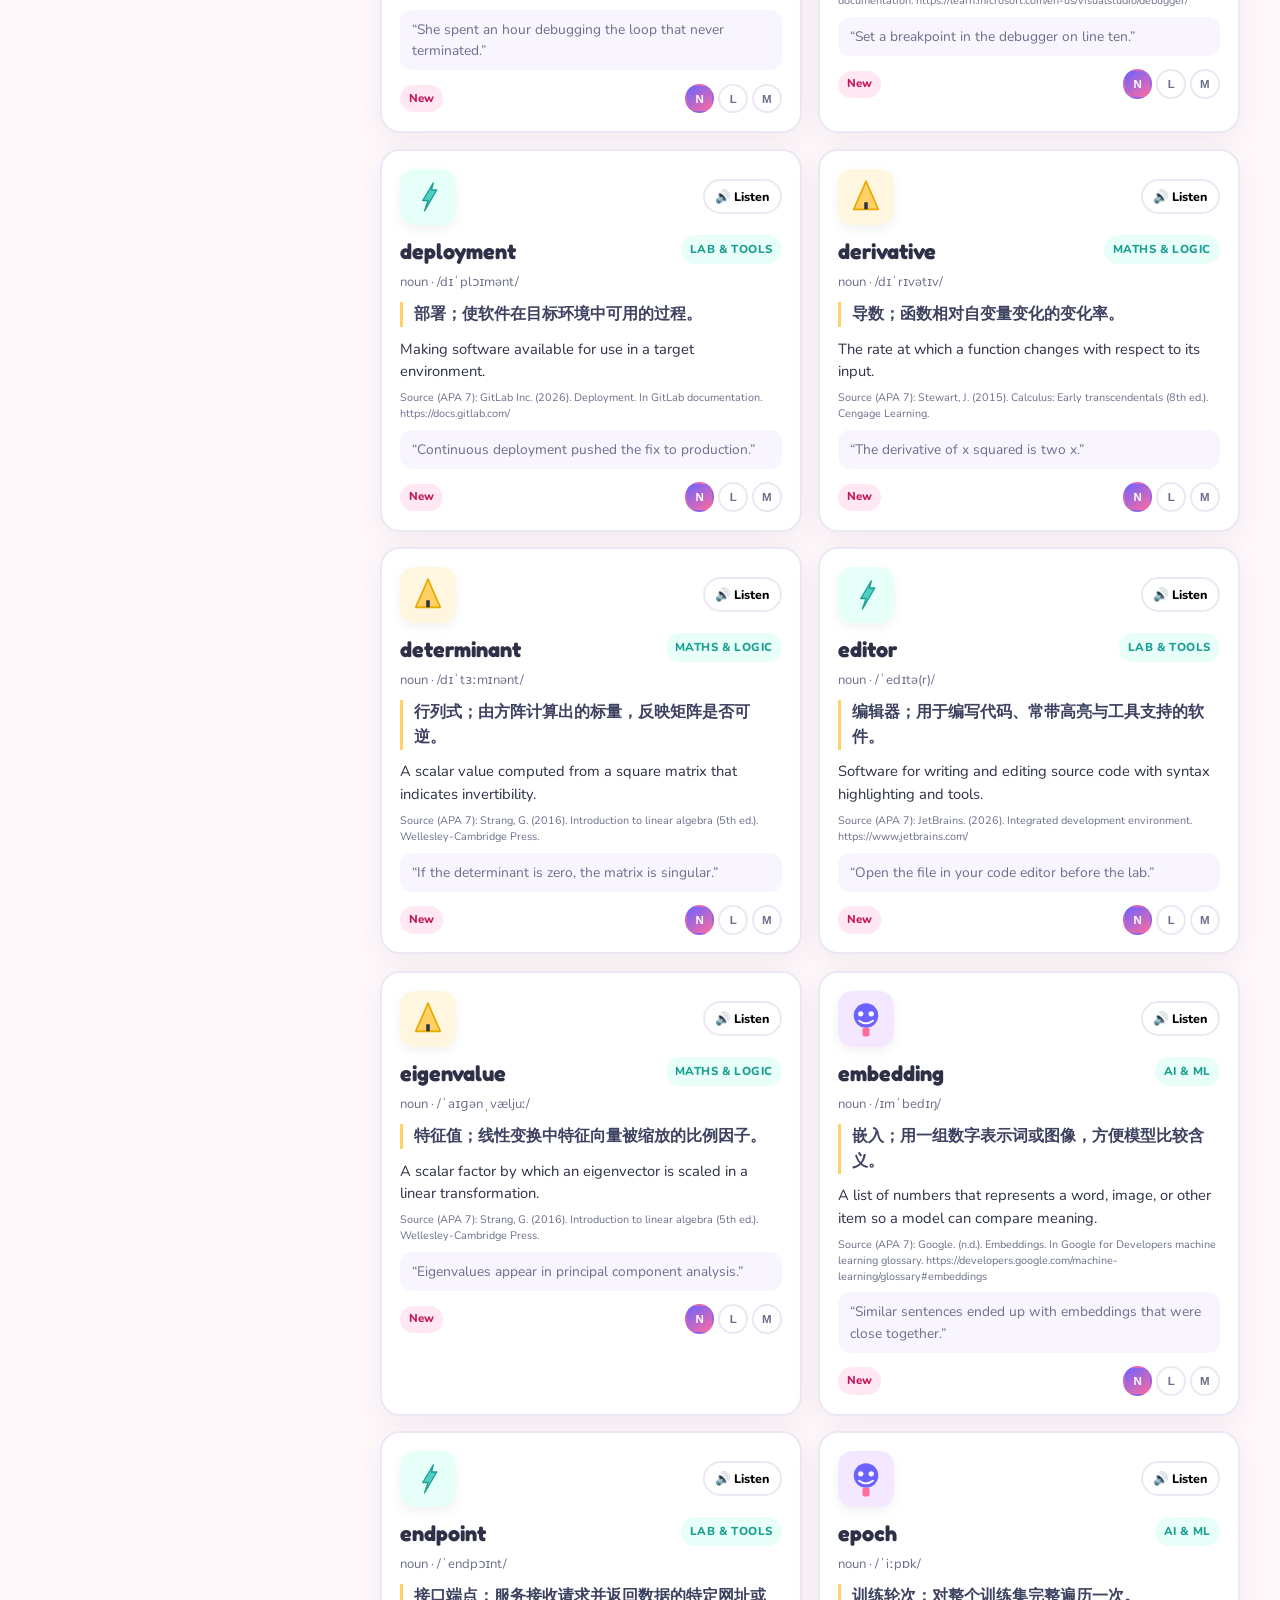
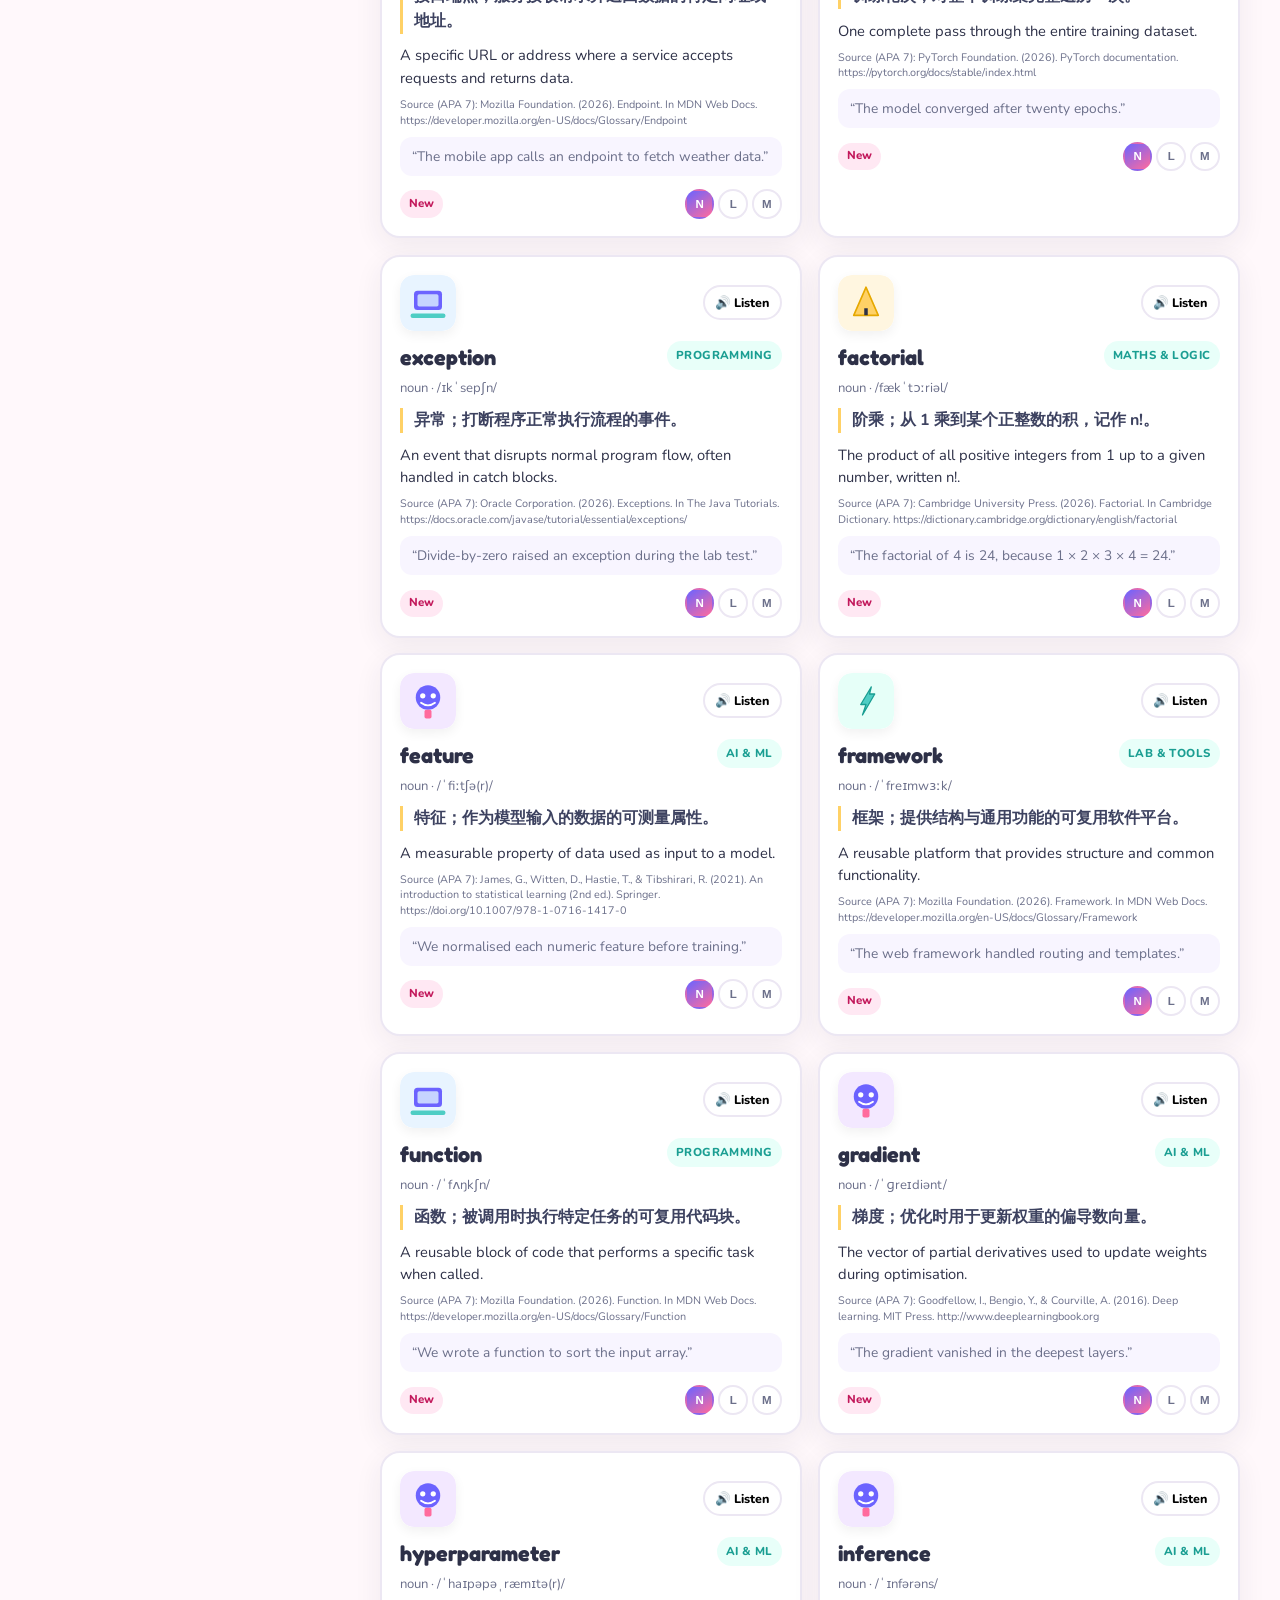
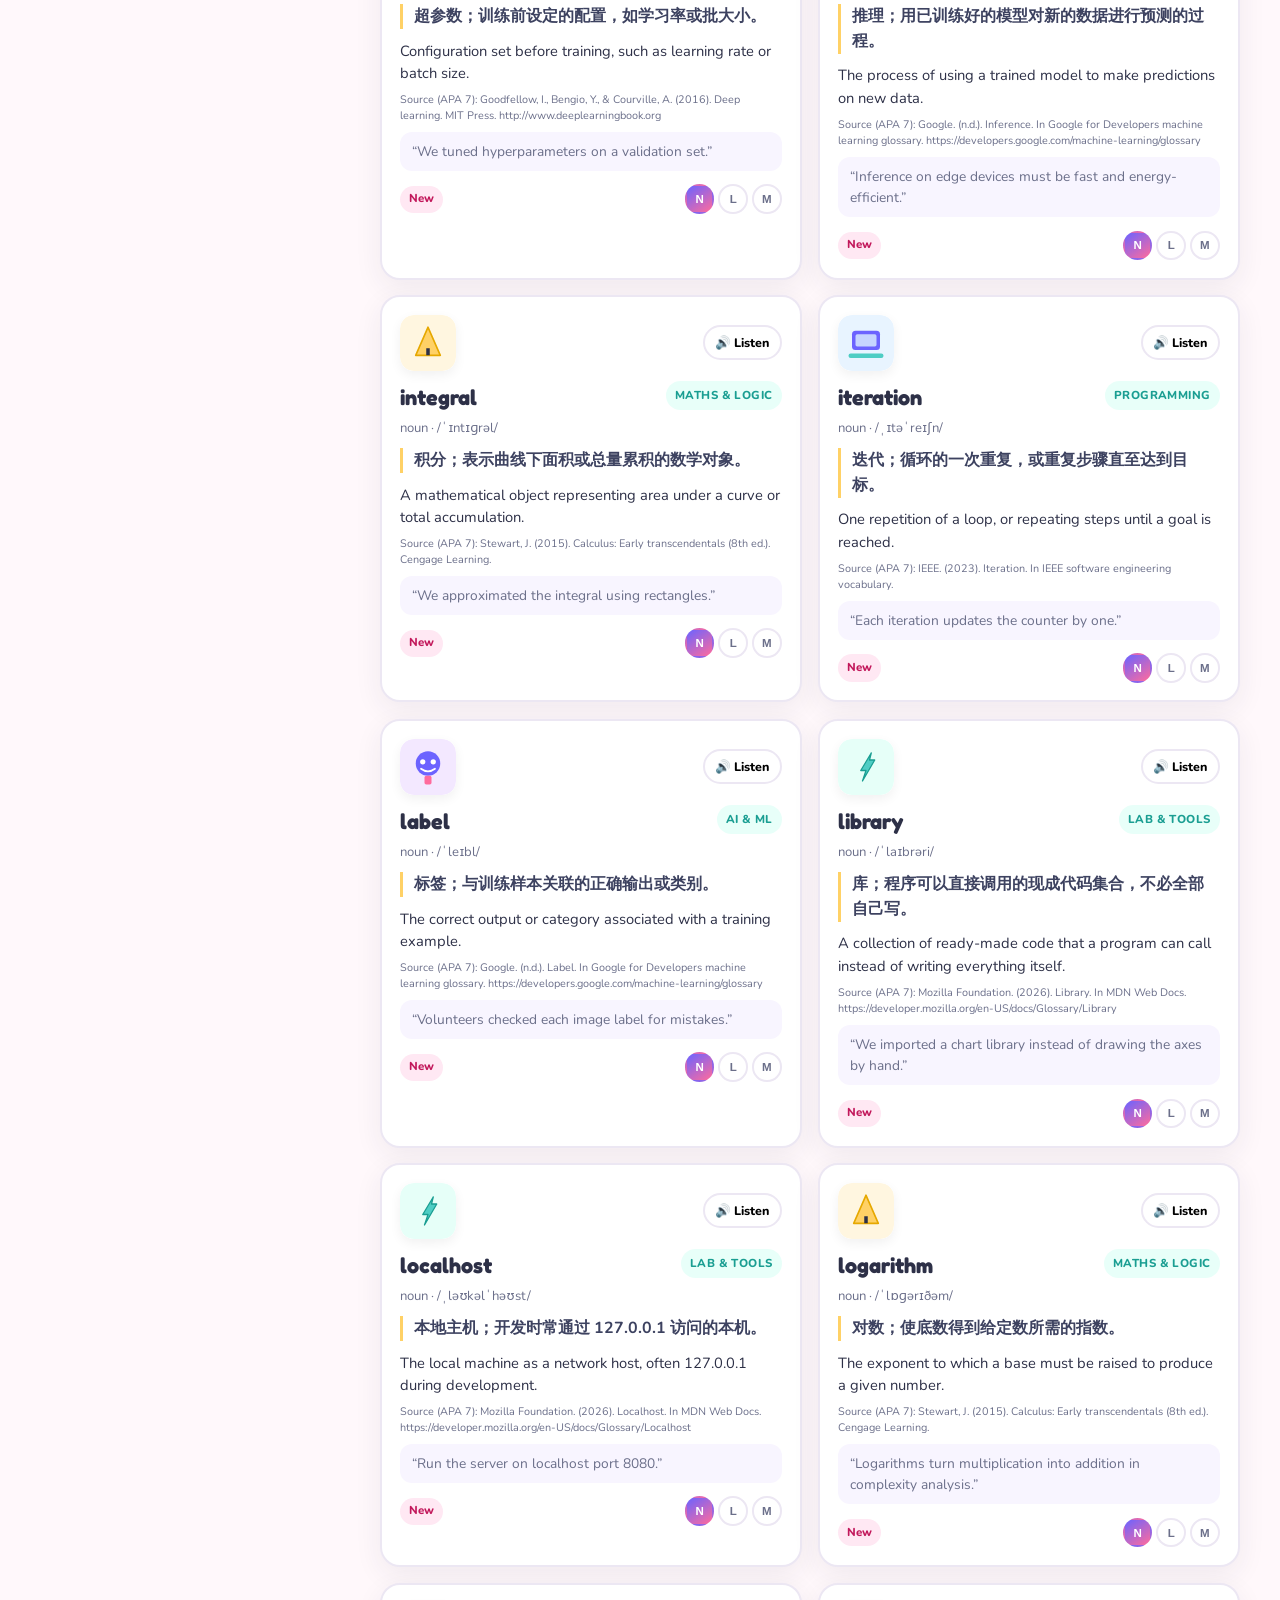
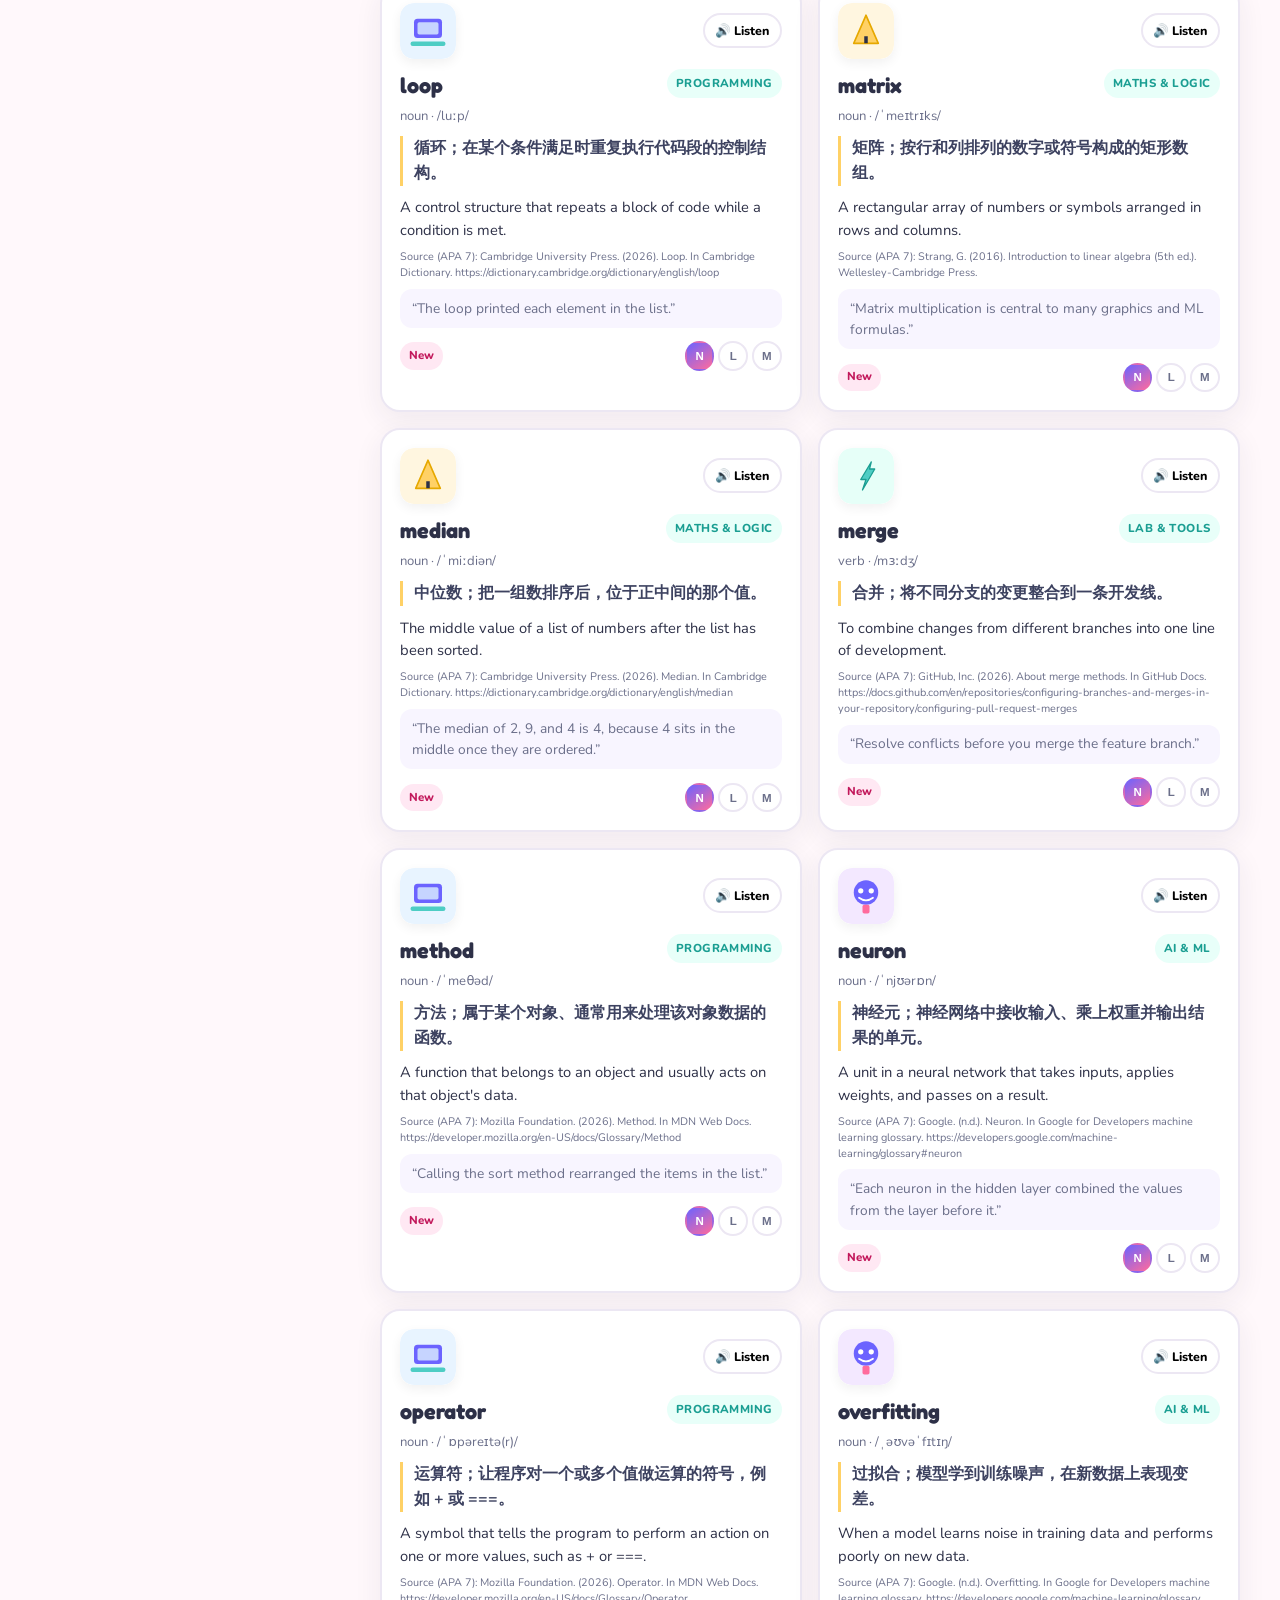
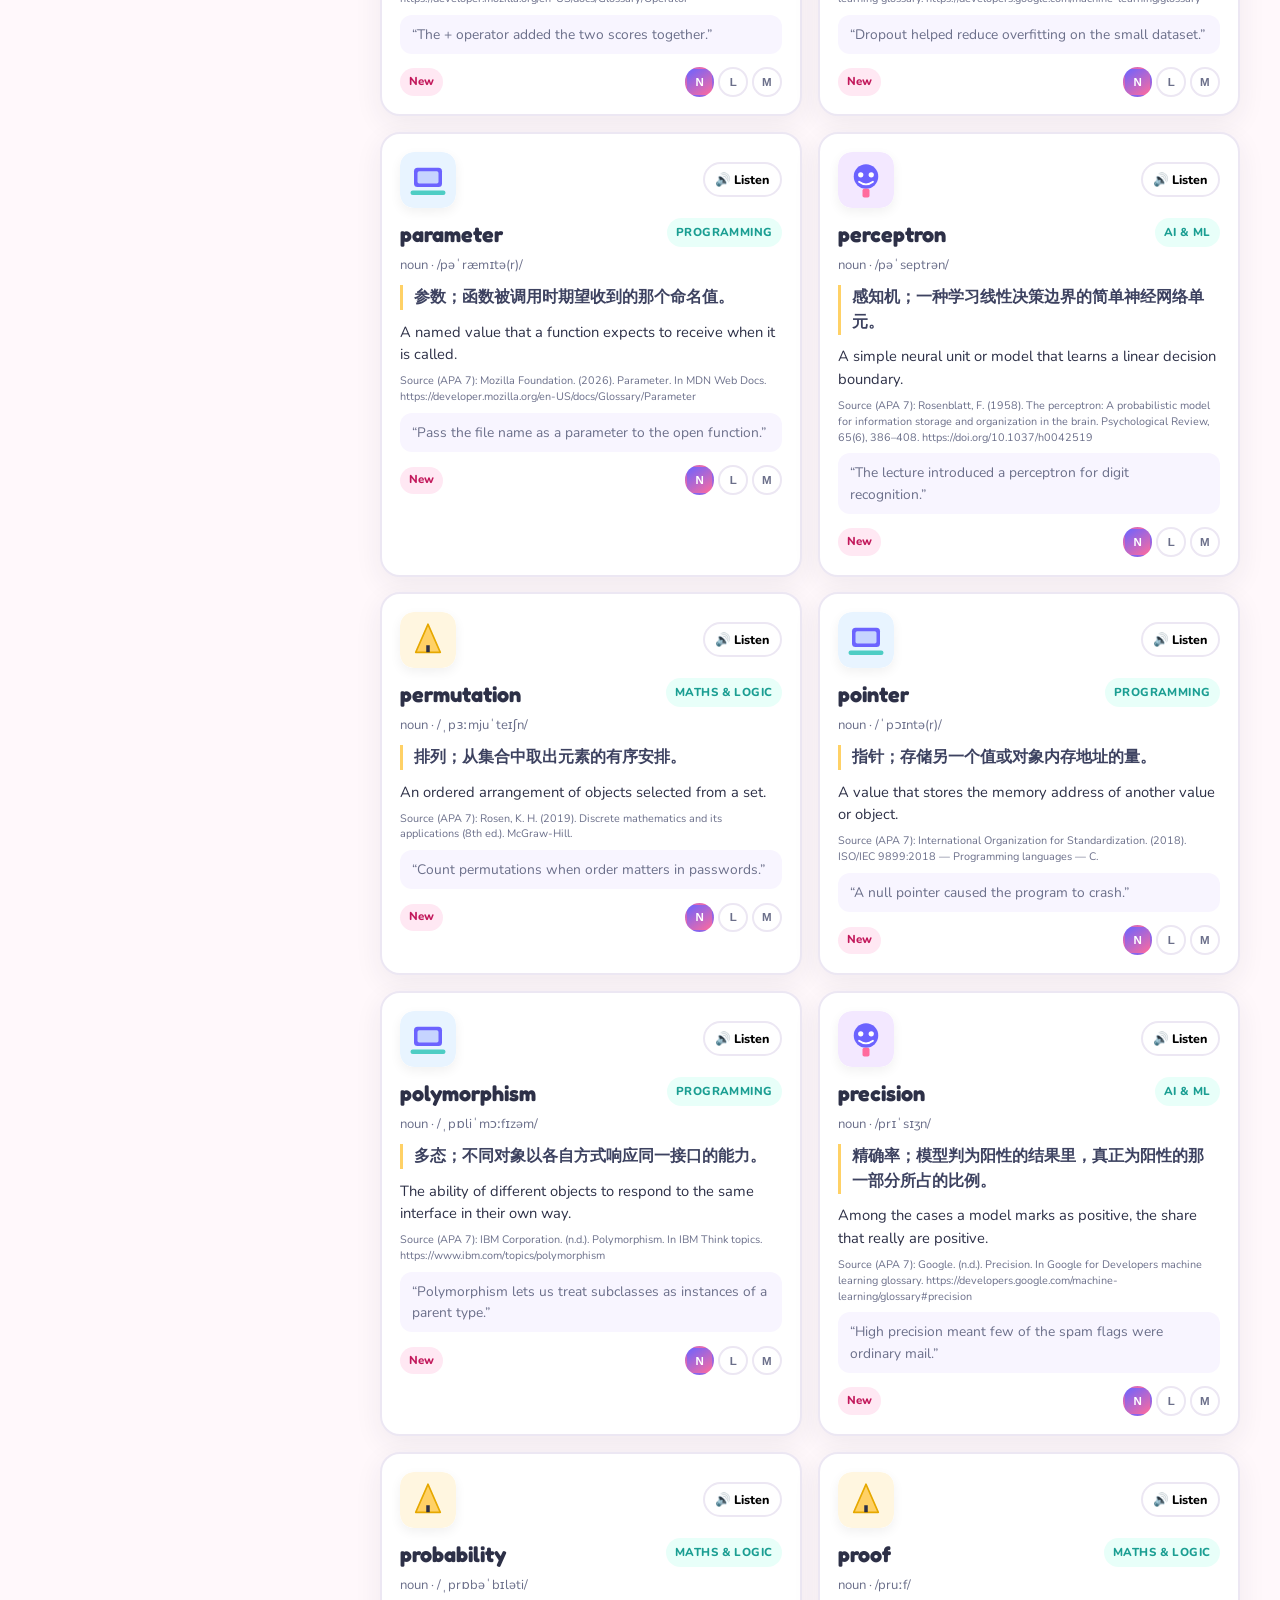
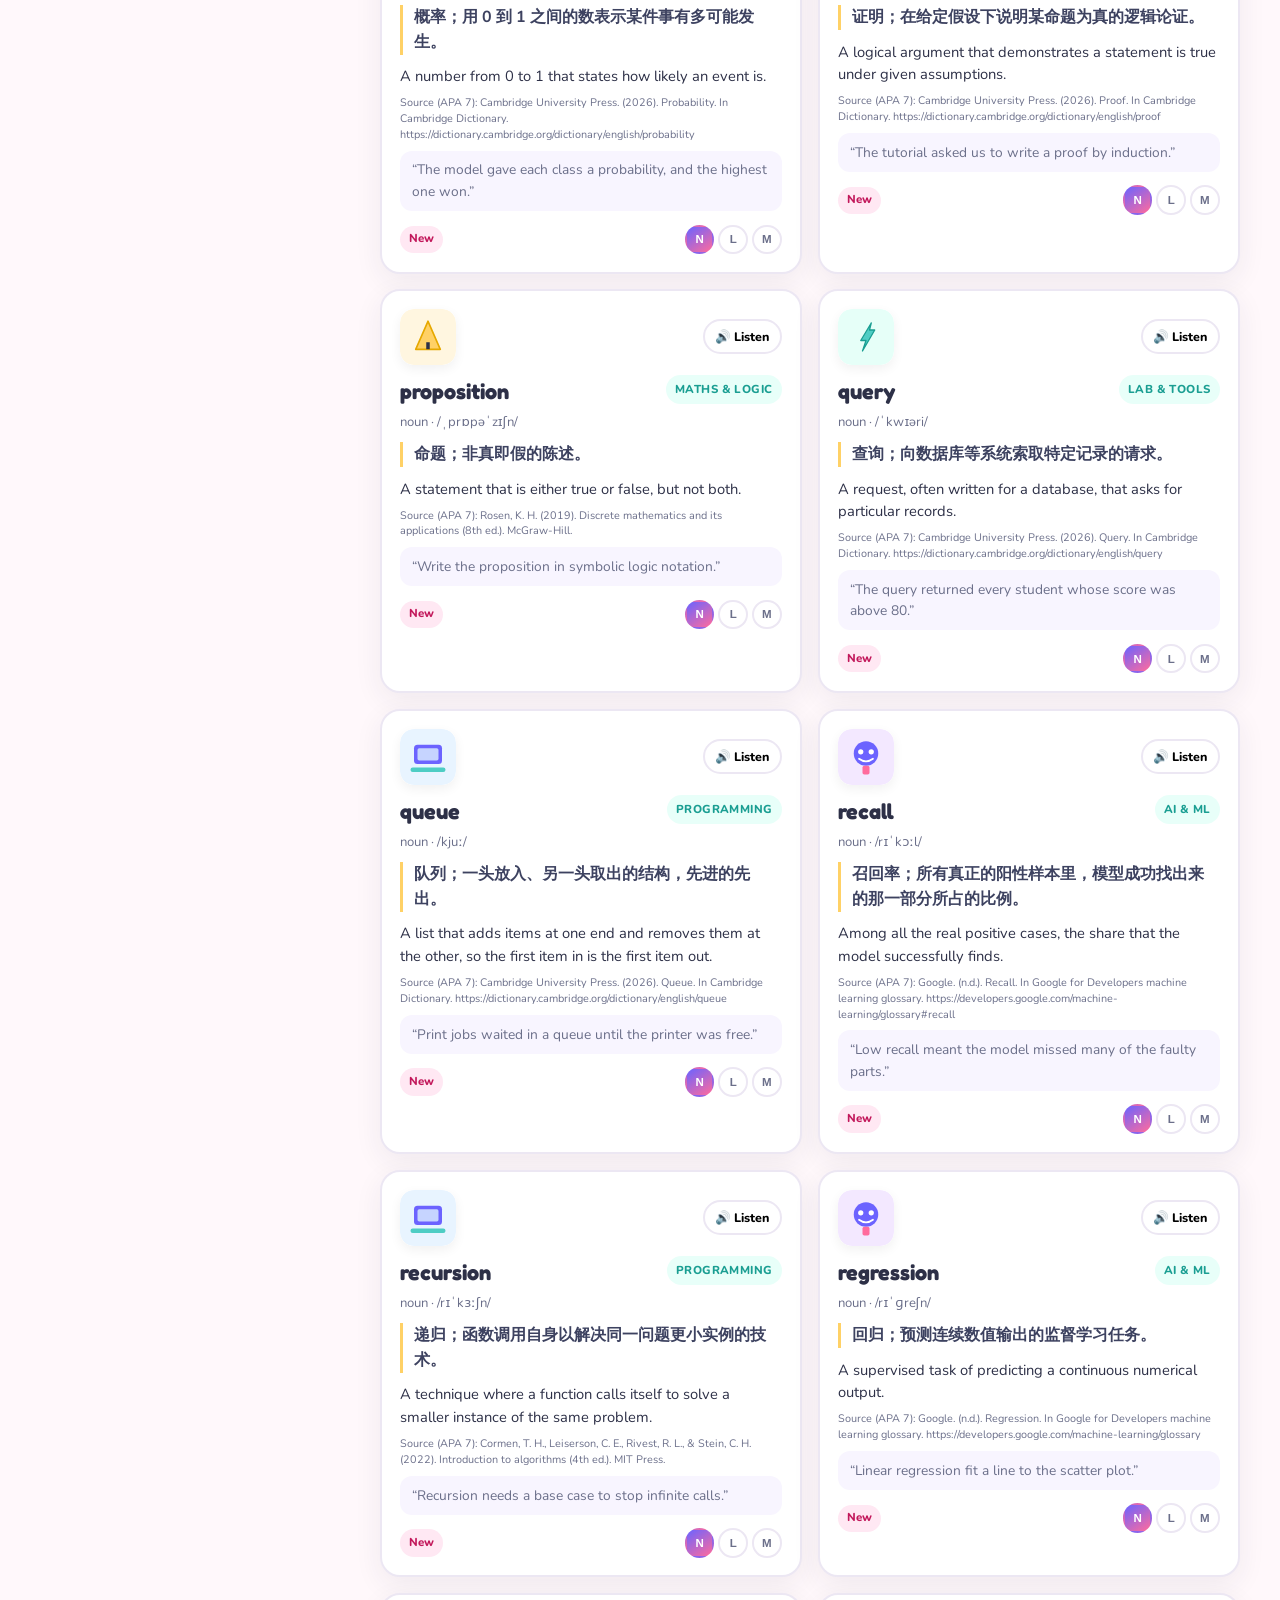
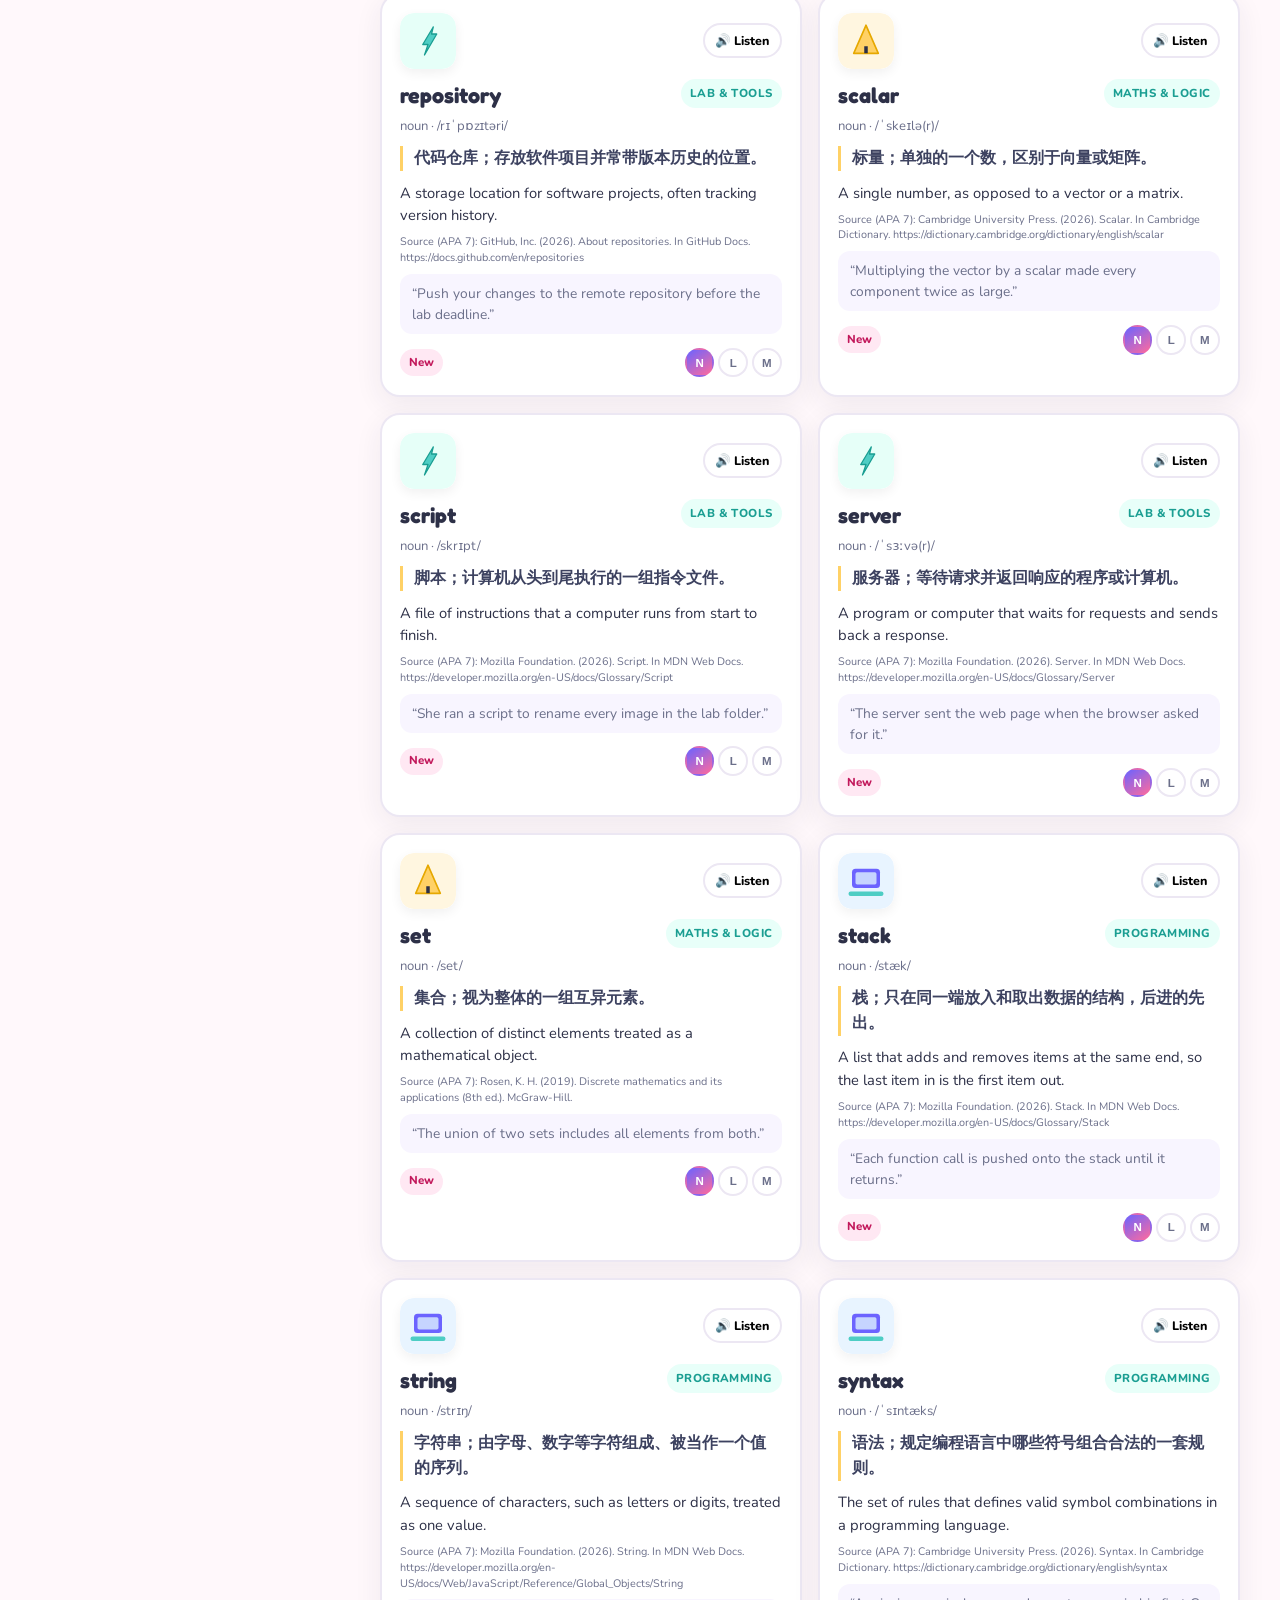
==== commit e275ccb7: "Add 30 Computer Science terms so the published hub lists 82 words. Co-authored-by: Cursor <cursorage" ====
--- a/index.html
+++ b/index.html
@@ -107,7 +107,7 @@
     </main>
 
     <footer class="site-footer">
-      <p>Vocabulary database · <span data-db-version></span> · 52 CS terms</p>
+      <p>Vocabulary database · <span data-db-version></span> · 82 CS terms</p>
     </footer>
 
     <script src="website/js/vocab-extra.js"></script>
--- a/website/css/style.css
+++ b/website/css/style.css
@@ -1,785 +1,785 @@
-:root {
-  --bg: #fff8fb;
-  --surface: #ffffff;
-  --ink: #2d3047;
-  --muted: #6b6f8a;
-  --accent: #ff6b9d;
-  --accent-2: #6c63ff;
-  --accent-3: #ffd166;
-  --mint: #4ecdc4;
-  --border: #ece7f3;
-  --shadow: 0 12px 40px rgba(108, 99, 255, 0.12);
-  --radius: 20px;
-  --font-display: "Fredoka", system-ui, sans-serif;
-  --font-body: "Nunito", system-ui, sans-serif;
-}
-
-*,
-*::before,
-*::after {
-  box-sizing: border-box;
-}
-
-html {
-  scroll-behavior: smooth;
-}
-
-body {
-  margin: 0;
-  min-height: 100vh;
-  font-family: var(--font-body);
-  color: var(--ink);
-  background: var(--bg);
-  line-height: 1.55;
-  position: relative;
-  overflow-x: hidden;
-}
-
-.blob {
-  position: fixed;
-  border-radius: 50%;
-  filter: blur(60px);
-  opacity: 0.45;
-  z-index: -1;
-  animation: drift 14s ease-in-out infinite alternate;
-}
-
-.blob-a {
-  width: 280px;
-  height: 280px;
-  background: #ffc6e8;
-  top: -60px;
-  right: -40px;
-}
-
-.blob-b {
-  width: 320px;
-  height: 320px;
-  background: #c6d4ff;
-  bottom: 10%;
-  left: -80px;
-  animation-delay: -4s;
-}
-
-@keyframes drift {
-  from {
-    transform: translate(0, 0) scale(1);
-  }
-  to {
-    transform: translate(24px, 18px) scale(1.06);
-  }
-}
-
-.site-header {
-  display: flex;
-  flex-wrap: wrap;
-  align-items: center;
-  justify-content: space-between;
-  gap: 1rem;
-  padding: 1.25rem clamp(1rem, 4vw, 2.5rem);
-}
-
-.brand {
-  display: flex;
-  align-items: center;
-  gap: 0.85rem;
-}
-
-.brand h1 {
-  margin: 0;
-  font-family: var(--font-display);
-  font-size: clamp(1.35rem, 3vw, 1.85rem);
-  font-weight: 600;
-  letter-spacing: -0.02em;
-}
-
-.eyebrow {
-  margin: 0 0 0.15rem;
-  font-size: 0.78rem;
-  text-transform: uppercase;
-  letter-spacing: 0.08em;
-  color: var(--accent-2);
-  font-weight: 700;
-}
-
-.mascot,
-.mascot-static {
-  width: 3.25rem;
-  height: 3.25rem;
-  border: none;
-  border-radius: 50%;
-  background: linear-gradient(145deg, #fff, #ffe3f1);
-  box-shadow: var(--shadow);
-  display: grid;
-  place-items: center;
-  cursor: pointer;
-  transition: transform 0.25s cubic-bezier(0.34, 1.56, 0.64, 1);
-}
-
-.mascot:hover {
-  transform: scale(1.08) rotate(-4deg);
-}
-
-.mascot-face {
-  font-size: 1.65rem;
-}
-
-.mascot.wiggle {
-  animation: wiggle 0.55s ease;
-}
-
-@keyframes wiggle {
-  0%,
-  100% {
-    transform: rotate(0);
-  }
-  25% {
-    transform: rotate(-10deg) scale(1.05);
-  }
-  75% {
-    transform: rotate(10deg) scale(1.05);
-  }
-}
-
-.site-nav {
-  display: flex;
-  flex-wrap: wrap;
-  gap: 0.35rem;
-  background: var(--surface);
-  padding: 0.35rem;
-  border-radius: 20px;
-  box-shadow: 0 4px 20px rgba(45, 48, 71, 0.06);
-  max-width: 100%;
-}
-
-.nav-link {
-  text-decoration: none;
-  color: var(--muted);
-  font-weight: 700;
-  font-size: 0.92rem;
-  padding: 0.5rem 1rem;
-  border-radius: 999px;
-  transition: background 0.2s, color 0.2s, transform 0.2s;
-}
-
-.nav-link:hover {
-  color: var(--ink);
-  transform: translateY(-1px);
-}
-
-.nav-link.is-active {
-  background: linear-gradient(120deg, var(--accent), var(--accent-2));
-  color: #fff;
-}
-
-.layout {
-  display: grid;
-  grid-template-columns: minmax(260px, 320px) 1fr;
-  gap: 1.25rem;
-  padding: 0 clamp(1rem, 4vw, 2.5rem) 2rem;
-  align-items: start;
-}
-
-.layout-table {
-  grid-template-columns: minmax(260px, 300px) 1fr;
-}
-
-.panel {
-  background: var(--surface);
-  border-radius: var(--radius);
-  border: 2px solid var(--border);
-  box-shadow: var(--shadow);
-  padding: 1.15rem 1.25rem;
-}
-
-.panel-title {
-  margin: 0 0 0.85rem;
-  font-family: var(--font-display);
-  font-size: 1.15rem;
-}
-
-.field {
-  display: flex;
-  flex-direction: column;
-  gap: 0.35rem;
-  margin-bottom: 0.85rem;
-}
-
-.field-label {
-  font-size: 0.78rem;
-  font-weight: 700;
-  color: var(--muted);
-  text-transform: uppercase;
-  letter-spacing: 0.06em;
-}
-
-.field input,
-.field select {
-  font: inherit;
-  padding: 0.65rem 0.85rem;
-  border-radius: 14px;
-  border: 2px solid var(--border);
-  background: #fdfcff;
-  transition: border-color 0.2s, box-shadow 0.2s;
-}
-
-.field input:focus,
-.field select:focus {
-  outline: none;
-  border-color: var(--accent-2);
-  box-shadow: 0 0 0 3px rgba(108, 99, 255, 0.2);
-}
-
-.field-row {
-  display: grid;
-  grid-template-columns: 1fr 1fr;
-  gap: 0.65rem;
-}
-
-.btn-primary,
-.btn-secondary {
-  font: inherit;
-  font-weight: 700;
-  border: none;
-  cursor: pointer;
-  width: 100%;
-  padding: 0.65rem 1rem;
-  border-radius: 14px;
-  margin-bottom: 0.45rem;
-  transition: transform 0.15s, background 0.15s, box-shadow 0.15s;
-}
-
-.btn-primary {
-  background: linear-gradient(120deg, var(--accent), var(--accent-2));
-  color: #fff;
-  box-shadow: 0 8px 24px rgba(108, 99, 255, 0.25);
-}
-
-.btn-primary:hover {
-  transform: translateY(-2px);
-}
-
-.btn-secondary {
-  background: #f3efff;
-  color: var(--accent-2);
-}
-
-.btn-secondary:hover {
-  background: #e8e2ff;
-  transform: translateY(-2px);
-}
-
-.btn-secondary:active {
-  transform: translateY(0);
-}
-
-.result-stats {
-  margin: 0.85rem 0 0;
-  font-weight: 700;
-  color: var(--accent);
-  font-size: 0.95rem;
-}
-
-.hint {
-  margin: 0.75rem 0 0;
-  font-size: 0.82rem;
-  color: var(--muted);
-}
-
-.card-grid {
-  display: grid;
-  grid-template-columns: repeat(auto-fill, minmax(280px, 1fr));
-  gap: 1rem;
-}
-
-.vocab-card {
-  background: var(--surface);
-  border-radius: var(--radius);
-  border: 2px solid var(--border);
-  padding: 1.1rem 1.15rem;
-  box-shadow: 0 8px 28px rgba(45, 48, 71, 0.07);
-  transition: transform 0.25s cubic-bezier(0.34, 1.56, 0.64, 1), box-shadow 0.25s;
-}
-
-.vocab-card:hover {
-  transform: translateY(-6px) rotate(-0.5deg);
-  box-shadow: 0 16px 40px rgba(255, 107, 157, 0.18);
-}
-
-.card-head {
-  display: flex;
-  justify-content: space-between;
-  align-items: flex-start;
-  gap: 0.5rem;
-  margin-bottom: 0.65rem;
-}
-
-.card-word {
-  margin: 0;
-  font-family: var(--font-display);
-  font-size: 1.35rem;
-}
-
-.card-meta {
-  margin: 0.2rem 0 0;
-  font-size: 0.82rem;
-  color: var(--muted);
-}
-
-.module-pill {
-  font-size: 0.72rem;
-  font-weight: 800;
-  text-transform: uppercase;
-  letter-spacing: 0.04em;
-  padding: 0.35rem 0.55rem;
-  border-radius: 999px;
-  background: #e8fff9;
-  color: #1a9e92;
-  white-space: nowrap;
-}
-
-.card-en {
-  margin: 0 0 0.45rem;
-  font-size: 0.92rem;
-}
-
-.card-zh {
-  margin: 0 0 0.65rem;
-  font-size: 0.92rem;
-  color: #4a4e6a;
-  border-left: 3px solid var(--accent-3);
-  padding-left: 0.65rem;
-}
-
-.source-apa {
-  margin: 0.35rem 0 0.5rem;
-  font-size: 0.68rem;
-  line-height: 1.45;
-  color: var(--muted);
-  font-style: normal;
-}
-
-.card-zh-primary {
-  font-size: 1rem;
-  font-weight: 700;
-  color: #3d4260;
-  margin-top: 0.15rem;
-}
-
-.col-zh-emphasis {
-  font-weight: 600;
-  color: #3d4260;
-}
-
-.flash-zh-reveal {
-  font-size: 1.08rem;
-  font-weight: 700;
-  text-align: center;
-  max-width: 28rem;
-}
-
-.card-example {
-  margin: 0 0 0.85rem;
-  padding: 0.55rem 0.75rem;
-  border-radius: 12px;
-  background: #f8f5ff;
-  font-size: 0.86rem;
-  color: var(--muted);
-}
-
-.card-foot {
-  display: flex;
-  align-items: center;
-  justify-content: space-between;
-  gap: 0.5rem;
-}
-
-.review-badge {
-  font-size: 0.72rem;
-  font-weight: 800;
-  padding: 0.3rem 0.55rem;
-  border-radius: 999px;
-}
-
-.status-new {
-  background: #ffe8f3;
-  color: #c2185b;
-}
-
-.status-learning {
-  background: #fff3d6;
-  color: #b8860b;
-}
-
-.status-mastered {
-  background: #dffaf5;
-  color: #0d9488;
-}
-
-.review-actions {
-  display: flex;
-  gap: 0.25rem;
-}
-
-.review-btn {
-  width: 1.85rem;
-  height: 1.85rem;
-  border-radius: 50%;
-  border: 2px solid var(--border);
-  background: #fff;
-  font-size: 0.72rem;
-  font-weight: 800;
-  cursor: pointer;
-  color: var(--muted);
-  transition: transform 0.15s, background 0.15s, border-color 0.15s;
-}
-
-.review-btn:hover {
-  transform: scale(1.12);
-  border-color: var(--accent-2);
-}
-
-.review-btn.is-active {
-  background: linear-gradient(145deg, var(--accent-2), var(--accent));
-  color: #fff;
-  border-color: transparent;
-}
-
-.empty-state {
-  text-align: center;
-  padding: 3rem 1rem;
-  background: var(--surface);
-  border-radius: var(--radius);
-  border: 2px dashed var(--border);
-}
-
-.empty-emoji {
-  font-size: 2.5rem;
-  margin: 0 0 0.5rem;
-  animation: bounce 1.2s ease infinite;
-}
-
-.empty-icon {
-  width: 48px;
-  height: 48px;
-  margin: 0 auto 0.75rem;
-  border-radius: 50%;
-  background: linear-gradient(145deg, #f3efff, #ffe3f1);
-  border: 2px dashed var(--border);
-  position: relative;
-}
-
-.empty-icon::after {
-  content: "?";
-  font-family: var(--font-display);
-  font-size: 1.5rem;
-  color: var(--accent-2);
-  position: absolute;
-  inset: 0;
-  display: grid;
-  place-items: center;
-}
-
-@keyframes bounce {
-  0%,
-  100% {
-    transform: translateY(0);
-  }
-  50% {
-    transform: translateY(-8px);
-  }
-}
-
-.float-in {
-  animation: floatIn 0.65s cubic-bezier(0.22, 1, 0.36, 1) both;
-}
-
-.delay-1 {
-  animation-delay: 0.12s;
-}
-
-.pop-in {
-  animation: popIn 0.5s cubic-bezier(0.34, 1.56, 0.64, 1) both;
-}
-
-@keyframes floatIn {
-  from {
-    opacity: 0;
-    transform: translateY(16px);
-  }
-  to {
-    opacity: 1;
-    transform: translateY(0);
-  }
-}
-
-@keyframes popIn {
-  from {
-    opacity: 0;
-    transform: scale(0.92);
-  }
-  to {
-    opacity: 1;
-    transform: scale(1);
-  }
-}
-
-.table-wrap {
-  padding: 0;
-  overflow: hidden;
-}
-
-.table-scroll {
-  overflow: auto;
-  max-height: calc(100vh - 11rem);
-}
-
-.vocab-table {
-  width: 100%;
-  border-collapse: collapse;
-  font-size: 0.82rem;
-}
-
-.vocab-table th,
-.vocab-table td {
-  padding: 0.65rem 0.75rem;
-  border-bottom: 1px solid var(--border);
-  vertical-align: top;
-  text-align: left;
-}
-
-.vocab-table th {
-  position: sticky;
-  top: 0;
-  background: #f6f3ff;
-  font-family: var(--font-display);
-  font-weight: 600;
-  z-index: 1;
-}
-
-.vocab-table tbody tr {
-  transition: background 0.15s;
-}
-
-.vocab-table tbody tr:hover {
-  background: #fff9fc;
-}
-
-.col-word {
-  min-width: 7rem;
-}
-
-.col-phonetic {
-  white-space: nowrap;
-}
-
-.col-en,
-.col-zh,
-.col-example,
-.col-source {
-  min-width: 10rem;
-  max-width: 16rem;
-}
-
-.site-footer {
-  text-align: center;
-  padding: 1rem;
-  font-size: 0.8rem;
-  color: var(--muted);
-}
-
-@media (max-width: 900px) {
-  .layout,
-  .layout-table {
-    grid-template-columns: 1fr;
-  }
-
-  .field-row {
-    grid-template-columns: 1fr;
-  }
-
-  .table-scroll {
-    max-height: none;
-  }
-}
-
-.card-media {
-  display: flex;
-  align-items: center;
-  justify-content: space-between;
-  gap: 0.5rem;
-  margin-bottom: 0.65rem;
-}
-
-.card-icon {
-  border-radius: 14px;
-  box-shadow: 0 4px 12px rgba(0, 0, 0, 0.06);
-}
-
-.btn-listen {
-  font: inherit;
-  font-size: 0.78rem;
-  font-weight: 800;
-  border: 2px solid var(--border);
-  background: #fff;
-  border-radius: 999px;
-  padding: 0.35rem 0.65rem;
-  cursor: pointer;
-  transition: transform 0.15s;
-}
-
-.btn-listen:hover {
-  transform: scale(1.05);
-  border-color: var(--accent);
-}
-
-.btn-listen.pulse-once {
-  animation: wiggle 0.4s ease;
-}
-
-.dashboard-wrap {
-  margin-bottom: 0.75rem;
-}
-
-.dash-grid {
-  display: grid;
-  grid-template-columns: repeat(2, 1fr);
-  gap: 0.4rem;
-}
-
-.dash-card {
-  background: #faf7ff;
-  border-radius: 12px;
-  padding: 0.45rem 0.5rem;
-  text-align: center;
-  border: 1px solid var(--border);
-}
-
-.dash-num {
-  display: block;
-  font-family: var(--font-display);
-  font-size: 1.15rem;
-  color: var(--accent-2);
-}
-
-.dash-label {
-  font-size: 0.65rem;
-  color: var(--muted);
-  font-weight: 700;
-}
-
-.table-thumb {
-  width: 28px;
-  height: 28px;
-  vertical-align: middle;
-  margin-right: 0.35rem;
-  border-radius: 6px;
-}
-
-.sortable {
-  cursor: pointer;
-  user-select: none;
-}
-
-.sortable:hover {
-  background: #ebe6ff;
-}
-
-.review-layout {
-  display: grid;
-  grid-template-columns: minmax(240px, 280px) 1fr;
-  gap: 1.25rem;
-  padding: 0 clamp(1rem, 4vw, 2.5rem) 2rem;
-  align-items: start;
-}
-
-.refs-layout {
-  padding: 0 clamp(1rem, 4vw, 2.5rem) 2rem;
-  max-width: 900px;
-  margin: 0 auto;
-}
-
-.references-list {
-  padding-left: 1.25rem;
-  line-height: 1.6;
-  font-size: 0.9rem;
-}
-
-.references-list li {
-  margin-bottom: 0.75rem;
-}
-
-.flash-area {
-  display: flex;
-  flex-direction: column;
-  gap: 0.75rem;
-}
-
-.flashcard {
-  min-height: 320px;
-  text-align: center;
-  display: flex;
-  flex-direction: column;
-  align-items: center;
-  gap: 0.5rem;
-}
-
-.flash-word {
-  margin: 0;
-  font-family: var(--font-display);
-  font-size: 2rem;
-}
-
-.flash-phonetic {
-  margin: 0;
-  color: var(--muted);
-}
-
-.flash-hint {
-  color: var(--muted);
-  font-style: italic;
-}
-
-
-.flash-controls {
-  display: grid;
-  grid-template-columns: 1fr 1fr 1fr;
-  gap: 0.5rem;
-}
-
-.flash-mark {
-  display: flex;
-  flex-wrap: wrap;
-  align-items: center;
-  gap: 0.4rem;
-}
-
-.review-btn-wide {
-  font: inherit;
-  font-weight: 700;
-  border: 2px solid var(--border);
-  background: #fff;
-  border-radius: 999px;
-  padding: 0.35rem 0.75rem;
-  cursor: pointer;
-}
-
-.review-btn-wide:hover {
-  border-color: var(--accent-2);
-}
-
-@media (max-width: 900px) {
-  .review-layout {
-    grid-template-columns: 1fr;
-  }
-}
-
-@media (prefers-reduced-motion: reduce) {
-  *,
-  *::before,
-  *::after {
-    animation-duration: 0.01ms !important;
-    animation-iteration-count: 1 !important;
-    transition-duration: 0.01ms !important;
-  }
-}
+:root {
+  --bg: #fff8fb;
+  --surface: #ffffff;
+  --ink: #2d3047;
+  --muted: #6b6f8a;
+  --accent: #ff6b9d;
+  --accent-2: #6c63ff;
+  --accent-3: #ffd166;
+  --mint: #4ecdc4;
+  --border: #ece7f3;
+  --shadow: 0 12px 40px rgba(108, 99, 255, 0.12);
+  --radius: 20px;
+  --font-display: "Fredoka", system-ui, sans-serif;
+  --font-body: "Nunito", system-ui, sans-serif;
+}
+
+*,
+*::before,
+*::after {
+  box-sizing: border-box;
+}
+
+html {
+  scroll-behavior: smooth;
+}
+
+body {
+  margin: 0;
+  min-height: 100vh;
+  font-family: var(--font-body);
+  color: var(--ink);
+  background: var(--bg);
+  line-height: 1.55;
+  position: relative;
+  overflow-x: hidden;
+}
+
+.blob {
+  position: fixed;
+  border-radius: 50%;
+  filter: blur(60px);
+  opacity: 0.45;
+  z-index: -1;
+  animation: drift 14s ease-in-out infinite alternate;
+}
+
+.blob-a {
+  width: 280px;
+  height: 280px;
+  background: #ffc6e8;
+  top: -60px;
+  right: -40px;
+}
+
+.blob-b {
+  width: 320px;
+  height: 320px;
+  background: #c6d4ff;
+  bottom: 10%;
+  left: -80px;
+  animation-delay: -4s;
+}
+
+@keyframes drift {
+  from {
+    transform: translate(0, 0) scale(1);
+  }
+  to {
+    transform: translate(24px, 18px) scale(1.06);
+  }
+}
+
+.site-header {
+  display: flex;
+  flex-wrap: wrap;
+  align-items: center;
+  justify-content: space-between;
+  gap: 1rem;
+  padding: 1.25rem clamp(1rem, 4vw, 2.5rem);
+}
+
+.brand {
+  display: flex;
+  align-items: center;
+  gap: 0.85rem;
+}
+
+.brand h1 {
+  margin: 0;
+  font-family: var(--font-display);
+  font-size: clamp(1.35rem, 3vw, 1.85rem);
+  font-weight: 600;
+  letter-spacing: -0.02em;
+}
+
+.eyebrow {
+  margin: 0 0 0.15rem;
+  font-size: 0.78rem;
+  text-transform: uppercase;
+  letter-spacing: 0.08em;
+  color: var(--accent-2);
+  font-weight: 700;
+}
+
+.mascot,
+.mascot-static {
+  width: 3.25rem;
+  height: 3.25rem;
+  border: none;
+  border-radius: 50%;
+  background: linear-gradient(145deg, #fff, #ffe3f1);
+  box-shadow: var(--shadow);
+  display: grid;
+  place-items: center;
+  cursor: pointer;
+  transition: transform 0.25s cubic-bezier(0.34, 1.56, 0.64, 1);
+}
+
+.mascot:hover {
+  transform: scale(1.08) rotate(-4deg);
+}
+
+.mascot-face {
+  font-size: 1.65rem;
+}
+
+.mascot.wiggle {
+  animation: wiggle 0.55s ease;
+}
+
+@keyframes wiggle {
+  0%,
+  100% {
+    transform: rotate(0);
+  }
+  25% {
+    transform: rotate(-10deg) scale(1.05);
+  }
+  75% {
+    transform: rotate(10deg) scale(1.05);
+  }
+}
+
+.site-nav {
+  display: flex;
+  flex-wrap: wrap;
+  gap: 0.35rem;
+  background: var(--surface);
+  padding: 0.35rem;
+  border-radius: 20px;
+  box-shadow: 0 4px 20px rgba(45, 48, 71, 0.06);
+  max-width: 100%;
+}
+
+.nav-link {
+  text-decoration: none;
+  color: var(--muted);
+  font-weight: 700;
+  font-size: 0.92rem;
+  padding: 0.5rem 1rem;
+  border-radius: 999px;
+  transition: background 0.2s, color 0.2s, transform 0.2s;
+}
+
+.nav-link:hover {
+  color: var(--ink);
+  transform: translateY(-1px);
+}
+
+.nav-link.is-active {
+  background: linear-gradient(120deg, var(--accent), var(--accent-2));
+  color: #fff;
+}
+
+.layout {
+  display: grid;
+  grid-template-columns: minmax(260px, 320px) 1fr;
+  gap: 1.25rem;
+  padding: 0 clamp(1rem, 4vw, 2.5rem) 2rem;
+  align-items: start;
+}
+
+.layout-table {
+  grid-template-columns: minmax(260px, 300px) 1fr;
+}
+
+.panel {
+  background: var(--surface);
+  border-radius: var(--radius);
+  border: 2px solid var(--border);
+  box-shadow: var(--shadow);
+  padding: 1.15rem 1.25rem;
+}
+
+.panel-title {
+  margin: 0 0 0.85rem;
+  font-family: var(--font-display);
+  font-size: 1.15rem;
+}
+
+.field {
+  display: flex;
+  flex-direction: column;
+  gap: 0.35rem;
+  margin-bottom: 0.85rem;
+}
+
+.field-label {
+  font-size: 0.78rem;
+  font-weight: 700;
+  color: var(--muted);
+  text-transform: uppercase;
+  letter-spacing: 0.06em;
+}
+
+.field input,
+.field select {
+  font: inherit;
+  padding: 0.65rem 0.85rem;
+  border-radius: 14px;
+  border: 2px solid var(--border);
+  background: #fdfcff;
+  transition: border-color 0.2s, box-shadow 0.2s;
+}
+
+.field input:focus,
+.field select:focus {
+  outline: none;
+  border-color: var(--accent-2);
+  box-shadow: 0 0 0 3px rgba(108, 99, 255, 0.2);
+}
+
+.field-row {
+  display: grid;
+  grid-template-columns: 1fr 1fr;
+  gap: 0.65rem;
+}
+
+.btn-primary,
+.btn-secondary {
+  font: inherit;
+  font-weight: 700;
+  border: none;
+  cursor: pointer;
+  width: 100%;
+  padding: 0.65rem 1rem;
+  border-radius: 14px;
+  margin-bottom: 0.45rem;
+  transition: transform 0.15s, background 0.15s, box-shadow 0.15s;
+}
+
+.btn-primary {
+  background: linear-gradient(120deg, var(--accent), var(--accent-2));
+  color: #fff;
+  box-shadow: 0 8px 24px rgba(108, 99, 255, 0.25);
+}
+
+.btn-primary:hover {
+  transform: translateY(-2px);
+}
+
+.btn-secondary {
+  background: #f3efff;
+  color: var(--accent-2);
+}
+
+.btn-secondary:hover {
+  background: #e8e2ff;
+  transform: translateY(-2px);
+}
+
+.btn-secondary:active {
+  transform: translateY(0);
+}
+
+.result-stats {
+  margin: 0.85rem 0 0;
+  font-weight: 700;
+  color: var(--accent);
+  font-size: 0.95rem;
+}
+
+.hint {
+  margin: 0.75rem 0 0;
+  font-size: 0.82rem;
+  color: var(--muted);
+}
+
+.card-grid {
+  display: grid;
+  grid-template-columns: repeat(auto-fill, minmax(280px, 1fr));
+  gap: 1rem;
+}
+
+.vocab-card {
+  background: var(--surface);
+  border-radius: var(--radius);
+  border: 2px solid var(--border);
+  padding: 1.1rem 1.15rem;
+  box-shadow: 0 8px 28px rgba(45, 48, 71, 0.07);
+  transition: transform 0.25s cubic-bezier(0.34, 1.56, 0.64, 1), box-shadow 0.25s;
+}
+
+.vocab-card:hover {
+  transform: translateY(-6px) rotate(-0.5deg);
+  box-shadow: 0 16px 40px rgba(255, 107, 157, 0.18);
+}
+
+.card-head {
+  display: flex;
+  justify-content: space-between;
+  align-items: flex-start;
+  gap: 0.5rem;
+  margin-bottom: 0.65rem;
+}
+
+.card-word {
+  margin: 0;
+  font-family: var(--font-display);
+  font-size: 1.35rem;
+}
+
+.card-meta {
+  margin: 0.2rem 0 0;
+  font-size: 0.82rem;
+  color: var(--muted);
+}
+
+.module-pill {
+  font-size: 0.72rem;
+  font-weight: 800;
+  text-transform: uppercase;
+  letter-spacing: 0.04em;
+  padding: 0.35rem 0.55rem;
+  border-radius: 999px;
+  background: #e8fff9;
+  color: #1a9e92;
+  white-space: nowrap;
+}
+
+.card-en {
+  margin: 0 0 0.45rem;
+  font-size: 0.92rem;
+}
+
+.card-zh {
+  margin: 0 0 0.65rem;
+  font-size: 0.92rem;
+  color: #4a4e6a;
+  border-left: 3px solid var(--accent-3);
+  padding-left: 0.65rem;
+}
+
+.source-apa {
+  margin: 0.35rem 0 0.5rem;
+  font-size: 0.68rem;
+  line-height: 1.45;
+  color: var(--muted);
+  font-style: normal;
+}
+
+.card-zh-primary {
+  font-size: 1rem;
+  font-weight: 700;
+  color: #3d4260;
+  margin-top: 0.15rem;
+}
+
+.col-zh-emphasis {
+  font-weight: 600;
+  color: #3d4260;
+}
+
+.flash-zh-reveal {
+  font-size: 1.08rem;
+  font-weight: 700;
+  text-align: center;
+  max-width: 28rem;
+}
+
+.card-example {
+  margin: 0 0 0.85rem;
+  padding: 0.55rem 0.75rem;
+  border-radius: 12px;
+  background: #f8f5ff;
+  font-size: 0.86rem;
+  color: var(--muted);
+}
+
+.card-foot {
+  display: flex;
+  align-items: center;
+  justify-content: space-between;
+  gap: 0.5rem;
+}
+
+.review-badge {
+  font-size: 0.72rem;
+  font-weight: 800;
+  padding: 0.3rem 0.55rem;
+  border-radius: 999px;
+}
+
+.status-new {
+  background: #ffe8f3;
+  color: #c2185b;
+}
+
+.status-learning {
+  background: #fff3d6;
+  color: #b8860b;
+}
+
+.status-mastered {
+  background: #dffaf5;
+  color: #0d9488;
+}
+
+.review-actions {
+  display: flex;
+  gap: 0.25rem;
+}
+
+.review-btn {
+  width: 1.85rem;
+  height: 1.85rem;
+  border-radius: 50%;
+  border: 2px solid var(--border);
+  background: #fff;
+  font-size: 0.72rem;
+  font-weight: 800;
+  cursor: pointer;
+  color: var(--muted);
+  transition: transform 0.15s, background 0.15s, border-color 0.15s;
+}
+
+.review-btn:hover {
+  transform: scale(1.12);
+  border-color: var(--accent-2);
+}
+
+.review-btn.is-active {
+  background: linear-gradient(145deg, var(--accent-2), var(--accent));
+  color: #fff;
+  border-color: transparent;
+}
+
+.empty-state {
+  text-align: center;
+  padding: 3rem 1rem;
+  background: var(--surface);
+  border-radius: var(--radius);
+  border: 2px dashed var(--border);
+}
+
+.empty-emoji {
+  font-size: 2.5rem;
+  margin: 0 0 0.5rem;
+  animation: bounce 1.2s ease infinite;
+}
+
+.empty-icon {
+  width: 48px;
+  height: 48px;
+  margin: 0 auto 0.75rem;
+  border-radius: 50%;
+  background: linear-gradient(145deg, #f3efff, #ffe3f1);
+  border: 2px dashed var(--border);
+  position: relative;
+}
+
+.empty-icon::after {
+  content: "?";
+  font-family: var(--font-display);
+  font-size: 1.5rem;
+  color: var(--accent-2);
+  position: absolute;
+  inset: 0;
+  display: grid;
+  place-items: center;
+}
+
+@keyframes bounce {
+  0%,
+  100% {
+    transform: translateY(0);
+  }
+  50% {
+    transform: translateY(-8px);
+  }
+}
+
+.float-in {
+  animation: floatIn 0.65s cubic-bezier(0.22, 1, 0.36, 1) both;
+}
+
+.delay-1 {
+  animation-delay: 0.12s;
+}
+
+.pop-in {
+  animation: popIn 0.5s cubic-bezier(0.34, 1.56, 0.64, 1) both;
+}
+
+@keyframes floatIn {
+  from {
+    opacity: 0;
+    transform: translateY(16px);
+  }
+  to {
+    opacity: 1;
+    transform: translateY(0);
+  }
+}
+
+@keyframes popIn {
+  from {
+    opacity: 0;
+    transform: scale(0.92);
+  }
+  to {
+    opacity: 1;
+    transform: scale(1);
+  }
+}
+
+.table-wrap {
+  padding: 0;
+  overflow: hidden;
+}
+
+.table-scroll {
+  overflow: auto;
+  max-height: calc(100vh - 11rem);
+}
+
+.vocab-table {
+  width: 100%;
+  border-collapse: collapse;
+  font-size: 0.82rem;
+}
+
+.vocab-table th,
+.vocab-table td {
+  padding: 0.65rem 0.75rem;
+  border-bottom: 1px solid var(--border);
+  vertical-align: top;
+  text-align: left;
+}
+
+.vocab-table th {
+  position: sticky;
+  top: 0;
+  background: #f6f3ff;
+  font-family: var(--font-display);
+  font-weight: 600;
+  z-index: 1;
+}
+
+.vocab-table tbody tr {
+  transition: background 0.15s;
+}
+
+.vocab-table tbody tr:hover {
+  background: #fff9fc;
+}
+
+.col-word {
+  min-width: 7rem;
+}
+
+.col-phonetic {
+  white-space: nowrap;
+}
+
+.col-en,
+.col-zh,
+.col-example,
+.col-source {
+  min-width: 10rem;
+  max-width: 16rem;
+}
+
+.site-footer {
+  text-align: center;
+  padding: 1rem;
+  font-size: 0.8rem;
+  color: var(--muted);
+}
+
+@media (max-width: 900px) {
+  .layout,
+  .layout-table {
+    grid-template-columns: 1fr;
+  }
+
+  .field-row {
+    grid-template-columns: 1fr;
+  }
+
+  .table-scroll {
+    max-height: none;
+  }
+}
+
+.card-media {
+  display: flex;
+  align-items: center;
+  justify-content: space-between;
+  gap: 0.5rem;
+  margin-bottom: 0.65rem;
+}
+
+.card-icon {
+  border-radius: 14px;
+  box-shadow: 0 4px 12px rgba(0, 0, 0, 0.06);
+}
+
+.btn-listen {
+  font: inherit;
+  font-size: 0.78rem;
+  font-weight: 800;
+  border: 2px solid var(--border);
+  background: #fff;
+  border-radius: 999px;
+  padding: 0.35rem 0.65rem;
+  cursor: pointer;
+  transition: transform 0.15s;
+}
+
+.btn-listen:hover {
+  transform: scale(1.05);
+  border-color: var(--accent);
+}
+
+.btn-listen.pulse-once {
+  animation: wiggle 0.4s ease;
+}
+
+.dashboard-wrap {
+  margin-bottom: 0.75rem;
+}
+
+.dash-grid {
+  display: grid;
+  grid-template-columns: repeat(2, 1fr);
+  gap: 0.4rem;
+}
+
+.dash-card {
+  background: #faf7ff;
+  border-radius: 12px;
+  padding: 0.45rem 0.5rem;
+  text-align: center;
+  border: 1px solid var(--border);
+}
+
+.dash-num {
+  display: block;
+  font-family: var(--font-display);
+  font-size: 1.15rem;
+  color: var(--accent-2);
+}
+
+.dash-label {
+  font-size: 0.65rem;
+  color: var(--muted);
+  font-weight: 700;
+}
+
+.table-thumb {
+  width: 28px;
+  height: 28px;
+  vertical-align: middle;
+  margin-right: 0.35rem;
+  border-radius: 6px;
+}
+
+.sortable {
+  cursor: pointer;
+  user-select: none;
+}
+
+.sortable:hover {
+  background: #ebe6ff;
+}
+
+.review-layout {
+  display: grid;
+  grid-template-columns: minmax(240px, 280px) 1fr;
+  gap: 1.25rem;
+  padding: 0 clamp(1rem, 4vw, 2.5rem) 2rem;
+  align-items: start;
+}
+
+.refs-layout {
+  padding: 0 clamp(1rem, 4vw, 2.5rem) 2rem;
+  max-width: 900px;
+  margin: 0 auto;
+}
+
+.references-list {
+  padding-left: 1.25rem;
+  line-height: 1.6;
+  font-size: 0.9rem;
+}
+
+.references-list li {
+  margin-bottom: 0.75rem;
+}
+
+.flash-area {
+  display: flex;
+  flex-direction: column;
+  gap: 0.75rem;
+}
+
+.flashcard {
+  min-height: 320px;
+  text-align: center;
+  display: flex;
+  flex-direction: column;
+  align-items: center;
+  gap: 0.5rem;
+}
+
+.flash-word {
+  margin: 0;
+  font-family: var(--font-display);
+  font-size: 2rem;
+}
+
+.flash-phonetic {
+  margin: 0;
+  color: var(--muted);
+}
+
+.flash-hint {
+  color: var(--muted);
+  font-style: italic;
+}
+
+
+.flash-controls {
+  display: grid;
+  grid-template-columns: 1fr 1fr 1fr;
+  gap: 0.5rem;
+}
+
+.flash-mark {
+  display: flex;
+  flex-wrap: wrap;
+  align-items: center;
+  gap: 0.4rem;
+}
+
+.review-btn-wide {
+  font: inherit;
+  font-weight: 700;
+  border: 2px solid var(--border);
+  background: #fff;
+  border-radius: 999px;
+  padding: 0.35rem 0.75rem;
+  cursor: pointer;
+}
+
+.review-btn-wide:hover {
+  border-color: var(--accent-2);
+}
+
+@media (max-width: 900px) {
+  .review-layout {
+    grid-template-columns: 1fr;
+  }
+}
+
+@media (prefers-reduced-motion: reduce) {
+  *,
+  *::before,
+  *::after {
+    animation-duration: 0.01ms !important;
+    animation-iteration-count: 1 !important;
+    transition-duration: 0.01ms !important;
+  }
+}
